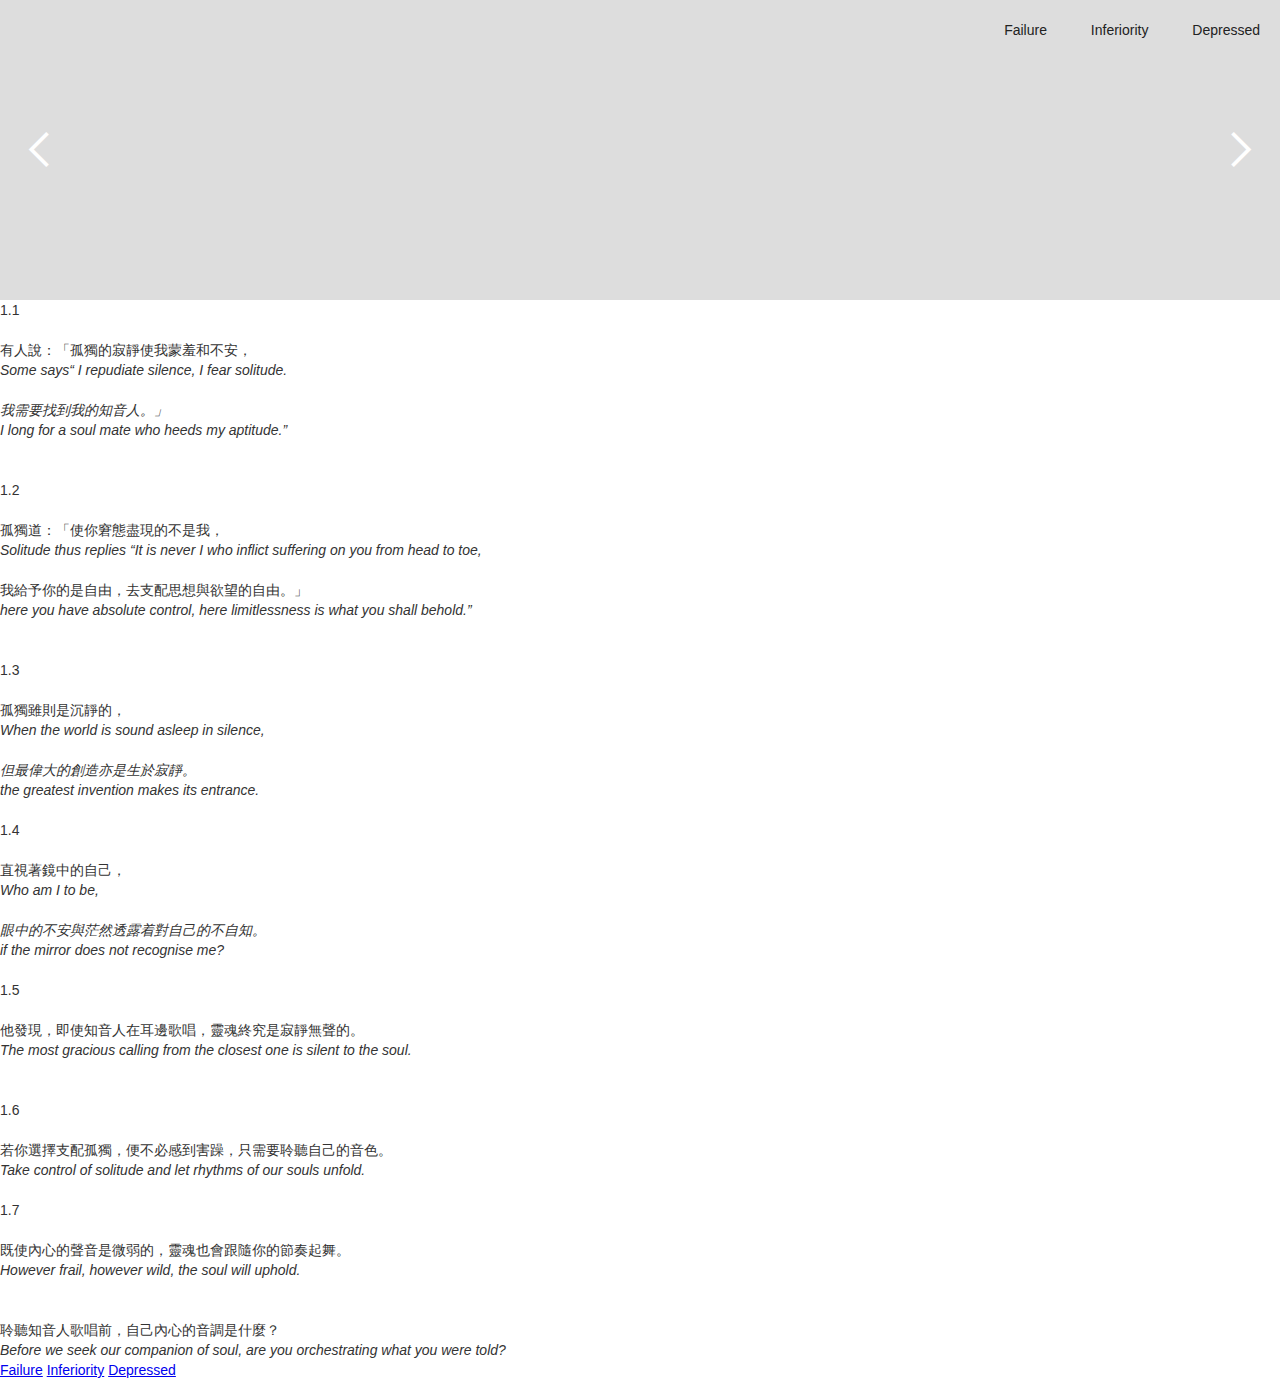
==== bian-er-depressed.html @ d6f6e703 "Add files via upload" ====
<!DOCTYPE html><!--  This site was created in Webflow. http://www.webflow.com  -->
<!--  Last Published: Wed Jun 16 2021 14:32:51 GMT+0000 (Coordinated Universal Time)  -->
<html data-wf-page="60a2717dcc432068008ec350" data-wf-site="608eac4e8999741d56aeeb20">
<head>
  <meta charset="utf-8">
  <title>變二_Depressed</title>
  <meta content="變二_Depressed" property="og:title">
  <meta content="變二_Depressed" property="twitter:title">
  <meta content="width=device-width, initial-scale=1" name="viewport">
  <meta content="Webflow" name="generator">
  <link href="css/normalize.css" rel="stylesheet" type="text/css">
  <link href="css/webflow.css" rel="stylesheet" type="text/css">
  <link href="css/gracillustrates.webflow.css" rel="stylesheet" type="text/css">
  <!-- [if lt IE 9]><script src="https://cdnjs.cloudflare.com/ajax/libs/html5shiv/3.7.3/html5shiv.min.js" type="text/javascript"></script><![endif] -->
  <script type="text/javascript">!function(o,c){var n=c.documentElement,t=" w-mod-";n.className+=t+"js",("ontouchstart"in o||o.DocumentTouch&&c instanceof DocumentTouch)&&(n.className+=t+"touch")}(window,document);</script>
  <link href="images/favicon.ico" rel="shortcut icon" type="image/x-icon">
  <link href="images/webclip.png" rel="apple-touch-icon">
</head>
<body>
  <div data-animation="slide" data-duration="500" data-infinite="1" class="slider-7 w-slider">
    <div class="mask-2 w-slider-mask">
      <div class="slide-17 w-slide">
        <div data-collapse="medium" data-animation="default" data-duration="400" role="banner" class="navbar-6 w-nav">
          <a href="old-home.html" class="link-block-6 w-inline-block"></a>
          <nav role="navigation" class="w-nav-menu">
            <a href="bian-er-failure.html" class="w-nav-link"><span class="text-span-7">Failure</span></a>
            <a href="bian-er-inferiority.html" class="w-nav-link"><span class="text-span-7">Inferiority</span></a>
            <a href="bian-er-solitude.html" class="w-nav-link"><span class="text-span-12">Depressed</span></a>
          </nav>
          <div class="w-nav-button">
            <div class="icon-14 w-icon-nav-menu"></div>
          </div>
        </div>
      </div>
      <div class="slide-18 w-slide">
        <div data-collapse="medium" data-animation="default" data-duration="400" role="banner" class="navbar-6 w-nav">
          <nav role="navigation" class="w-nav-menu">
            <a href="bian-er-failure.html" class="nav-link-8 w-nav-link"><span class="text-span-7">Failure</span></a>
            <a href="bian-er-depressed.html" aria-current="page" class="nav-link-9 w-nav-link w--current"><span class="text-span-7">Solitude</span></a>
            <a href="bian-er-solitude.html" class="nav-link-10 w-nav-link">Depressed</a>
          </nav>
          <div class="w-nav-button">
            <div class="icon-13 w-icon-nav-menu"></div>
          </div>
          <a href="old-home.html" class="link-block-6 w-inline-block"></a>
        </div>
      </div>
    </div>
    <div class="left-arrow-2 w-slider-arrow-left">
      <div class="w-icon-slider-left"></div>
    </div>
    <div class="right-arrow-2 w-slider-arrow-right">
      <div class="w-icon-slider-right"></div>
    </div>
    <div class="w-slider-nav w-round"></div>
  </div>
  <div>
    <div class="text-block-10">1.1<br><br>有人說：「孤獨的寂靜使我蒙羞和不安，<br><em>Some says“ I repudiate silence, I fear solitude. <br><br>我需要找到我的知音人。」<br>I long for a soul mate who heeds my aptitude.”</em><span class="text-span-2"><br></span><br></div><img src="images/Solitude_01_web.jpg" loading="lazy" sizes="100vw" srcset="images/Solitude_01_web-p-500.jpeg 500w, images/Solitude_01_web-p-800.jpeg 800w, images/Solitude_01_web-p-1080.jpeg 1080w, images/Solitude_01_web-p-1600.jpeg 1600w, images/Solitude_01_web-p-2000.jpeg 2000w, images/Solitude_01_web-p-2600.jpeg 2600w, images/Solitude_01_web.jpg 2773w" alt="" class="image-19">
  </div>
  <div>
    <div class="text-block-10">1.2<br><br>孤獨道：「使你窘態盡現的不是我，<br><em>Solitude thus replies “It is never I who inflict suffering on you from head to toe, </em><br><br>我給予你的是自由，去支配思想與欲望的自由。」<br><em>here you have absolute control, here limitlessness is what you shall behold.”</em><span class="text-span-2"><br></span><br></div><img src="images/Solitude_2_web.jpg" loading="lazy" sizes="100vw" srcset="images/Solitude_2_web-p-500.jpeg 500w, images/Solitude_2_web-p-800.jpeg 800w, images/Solitude_2_web-p-1080.jpeg 1080w, images/Solitude_2_web-p-1600.jpeg 1600w, images/Solitude_2_web-p-2000.jpeg 2000w, images/Solitude_2_web-p-2600.jpeg 2600w, images/Solitude_2_web-p-3200.jpeg 3200w, images/Solitude_2_web.jpg 3508w" alt="" class="image-20">
  </div>
  <div>
    <div class="text-block-10">1.3<br><br>孤獨雖則是沉靜的，<br><em>When the world is sound asleep in silence, <br><br>但最偉大的創造亦是生於寂靜。<br>the greatest invention makes its entrance.</em><br></div><img src="images/Solitude_03_webbb.png" loading="lazy" data-w-id="81083ff3-ecbb-be74-769a-254c41fbcfc6" sizes="100vw" srcset="images/Solitude_03_webbb-p-500.png 500w, images/Solitude_03_webbb-p-800.png 800w, images/Solitude_03_webbb-p-1080.png 1080w, images/Solitude_03_webbb-p-1600.png 1600w, images/Solitude_03_webbb-p-2000.png 2000w, images/Solitude_03_webbb.png 2480w" alt="" class="image-22"><img src="images/Solitude_03_web.jpg" loading="lazy" data-w-id="16e897ed-b42e-e39d-c41a-621fcf32f8cb" sizes="100vw" srcset="images/Solitude_03_web-p-500.jpeg 500w, images/Solitude_03_web-p-800.jpeg 800w, images/Solitude_03_web-p-1080.jpeg 1080w, images/Solitude_03_web-p-1600.jpeg 1600w, images/Solitude_03_web-p-2000.jpeg 2000w, images/Solitude_03_web.jpg 2480w" alt="">
  </div>
  <div>
    <div class="text-block-10">1.4<br><br>直視著鏡中的自己，<br><em>Who am I to be,<br><br>眼中的不安與茫然透露着對自己的不自知。<br>if the mirror does not recognise me?</em><br></div><img src="images/Solitude_04_web.jpg" loading="lazy" sizes="100vw" srcset="images/Solitude_04_web-p-1080.jpeg 1080w, images/Solitude_04_web-p-2000.jpeg 2000w, images/Solitude_04_web-p-2600.jpeg 2600w, images/Solitude_04_web-p-3200.jpeg 3200w, images/Solitude_04_web.jpg 4961w" alt="">
  </div>
  <div>
    <div class="text-block-10">1.5<br><br>他發現，即使知音人在耳邊歌唱，靈魂終究是寂靜無聲的。<br><em>The most gracious calling from the closest one is silent to the soul.</em><br><br></div><img src="images/Solitude_05_web-copy.jpg" loading="lazy" sizes="100vw" srcset="images/Solitude_05_web-copy-p-500.jpeg 500w, images/Solitude_05_web-copy-p-800.jpeg 800w, images/Solitude_05_web-copy-p-1080.jpeg 1080w, images/Solitude_05_web-copy-p-1600.jpeg 1600w, images/Solitude_05_web-copy-p-2000.jpeg 2000w, images/Solitude_05_web-copy-p-2600.jpeg 2600w, images/Solitude_05_web-copy-p-3200.jpeg 3200w, images/Solitude_05_web-copy.jpg 3452w" alt="">
  </div>
  <div>
    <div class="text-block-10">1.6<br><br>若你選擇支配孤獨，便不必感到害躁，只需要聆聽自己的音色。<br><em>Take control of solitude and let rhythms of our souls unfold.</em><br></div><img src="images/Solitude_06_web.jpg" loading="lazy" sizes="100vw" srcset="images/Solitude_06_web-p-500.jpeg 500w, images/Solitude_06_web-p-800.jpeg 800w, images/Solitude_06_web-p-1080.jpeg 1080w, images/Solitude_06_web-p-1600.jpeg 1600w, images/Solitude_06_web-p-2000.jpeg 2000w, images/Solitude_06_web-p-2600.jpeg 2600w, images/Solitude_06_web-p-3200.jpeg 3200w, images/Solitude_06_web.jpg 3508w" alt="">
  </div>
  <div>
    <div class="text-block-10">1.7<br><br>既使內心的聲音是微弱的，靈魂也會跟隨你的節奏起舞。<br><em>However frail, however wild, the soul will uphold.</em><br></div><img src="images/Solitude_7_web.jpg" loading="lazy" sizes="100vw" srcset="images/Solitude_7_web-p-500.jpeg 500w, images/Solitude_7_web-p-800.jpeg 800w, images/Solitude_7_web-p-1080.jpeg 1080w, images/Solitude_7_web-p-1600.jpeg 1600w, images/Solitude_7_web-p-2000.jpeg 2000w, images/Solitude_7_web-p-2600.jpeg 2600w, images/Solitude_7_web-p-3200.jpeg 3200w, images/Solitude_7_web.jpg 3508w" alt="">
  </div>
  <div class="section-28"><img src="images/web_2.0-Solitude.png" loading="lazy" width="97" alt="" class="image-21">
    <div class="text-block-14"><span class="inf-last">聆聽知音人歌唱前，自己內心的音調是什麼？<br><em>Before we seek our companion of soul, are you orchestrating what you were told?</em></span></div>
  </div>
  <div class="section27">
    <a href="bian-er-failure.html" class="link-3">Failure</a>
    <a href="bian-er-inferiority.html" class="link-3">Inferiority</a>
    <a href="bian-er-solitude.html" class="link-3">Depressed</a>
  </div>
  <script src="https://d3e54v103j8qbb.cloudfront.net/js/jquery-3.5.1.min.dc5e7f18c8.js?site=608eac4e8999741d56aeeb20" type="text/javascript" integrity="sha256-9/aliU8dGd2tb6OSsuzixeV4y/faTqgFtohetphbbj0=" crossorigin="anonymous"></script>
  <script src="js/webflow.js" type="text/javascript"></script>
  <!-- [if lte IE 9]><script src="https://cdnjs.cloudflare.com/ajax/libs/placeholders/3.0.2/placeholders.min.js"></script><![endif] -->
</body>
</html>
---- css/webflow.css ----
@font-face {
  font-family: 'webflow-icons';
  src: url("[data-uri]") format('truetype');
  font-weight: normal;
  font-style: normal;
}
[class^="w-icon-"],
[class*=" w-icon-"] {
  /* use !important to prevent issues with browser extensions that change fonts */
  font-family: 'webflow-icons' !important;
  speak: none;
  font-style: normal;
  font-weight: normal;
  font-variant: normal;
  text-transform: none;
  line-height: 1;
  /* Better Font Rendering =========== */
  -webkit-font-smoothing: antialiased;
  -moz-osx-font-smoothing: grayscale;
}
.w-icon-slider-right:before {
  content: "\e600";
}
.w-icon-slider-left:before {
  content: "\e601";
}
.w-icon-nav-menu:before {
  content: "\e602";
}
.w-icon-arrow-down:before,
.w-icon-dropdown-toggle:before {
  content: "\e603";
}
.w-icon-file-upload-remove:before {
  content: "\e900";
}
.w-icon-file-upload-icon:before {
  content: "\e903";
}
* {
  -webkit-box-sizing: border-box;
  -moz-box-sizing: border-box;
  box-sizing: border-box;
}
html {
  height: 100%;
}
body {
  margin: 0;
  min-height: 100%;
  background-color: #fff;
  font-family: Arial, sans-serif;
  font-size: 14px;
  line-height: 20px;
  color: #333;
}
img {
  max-width: 100%;
  vertical-align: middle;
  display: inline-block;
}
html.w-mod-touch * {
  background-attachment: scroll !important;
}
.w-block {
  display: block;
}
.w-inline-block {
  max-width: 100%;
  display: inline-block;
}
.w-clearfix:before,
.w-clearfix:after {
  content: " ";
  display: table;
  grid-column-start: 1;
  grid-row-start: 1;
  grid-column-end: 2;
  grid-row-end: 2;
}
.w-clearfix:after {
  clear: both;
}
.w-hidden {
  display: none;
}
.w-button {
  display: inline-block;
  padding: 9px 15px;
  background-color: #3898EC;
  color: white;
  border: 0;
  line-height: inherit;
  text-decoration: none;
  cursor: pointer;
  border-radius: 0;
}
input.w-button {
  -webkit-appearance: button;
}
html[data-w-dynpage] [data-w-cloak] {
  color: transparent !important;
}
.w-webflow-badge,
.w-webflow-badge * {
  position: static;
  left: auto;
  top: auto;
  right: auto;
  bottom: auto;
  z-index: auto;
  display: block;
  visibility: visible;
  overflow: visible;
  overflow-x: visible;
  overflow-y: visible;
  box-sizing: border-box;
  width: auto;
  height: auto;
  max-height: none;
  max-width: none;
  min-height: 0;
  min-width: 0;
  margin: 0;
  padding: 0;
  float: none;
  clear: none;
  border: 0 none transparent;
  border-radius: 0;
  background: none;
  background-image: none;
  background-position: 0% 0%;
  background-size: auto auto;
  background-repeat: repeat;
  background-origin: padding-box;
  background-clip: border-box;
  background-attachment: scroll;
  background-color: transparent;
  box-shadow: none;
  opacity: 1.0;
  transform: none;
  transition: none;
  direction: ltr;
  font-family: inherit;
  font-weight: inherit;
  color: inherit;
  font-size: inherit;
  line-height: inherit;
  font-style: inherit;
  font-variant: inherit;
  text-align: inherit;
  letter-spacing: inherit;
  text-decoration: inherit;
  text-indent: 0;
  text-transform: inherit;
  list-style-type: disc;
  text-shadow: none;
  font-smoothing: auto;
  vertical-align: baseline;
  cursor: inherit;
  white-space: inherit;
  word-break: normal;
  word-spacing: normal;
  word-wrap: normal;
}
.w-webflow-badge {
  position: fixed !important;
  display: inline-block !important;
  visibility: visible !important;
  opacity: 1 !important;
  z-index: 2147483647 !important;
  top: auto !important;
  right: 12px !important;
  bottom: 12px !important;
  left: auto !important;
  color: #AAADB0 !important;
  background-color: #fff !important;
  border-radius: 3px !important;
  padding: 6px 8px 6px 6px !important;
  font-size: 12px !important;
  opacity: 1.0 !important;
  line-height: 14px !important;
  text-decoration: none !important;
  transform: none !important;
  margin: 0 !important;
  width: auto !important;
  height: auto !important;
  overflow: visible !important;
  white-space: nowrap;
  box-shadow: 0 0 0 1px rgba(0, 0, 0, 0.1), 0px 1px 3px rgba(0, 0, 0, 0.1);
  cursor: pointer;
}
.w-webflow-badge > img {
  display: inline-block !important;
  visibility: visible !important;
  opacity: 1 !important;
  vertical-align: middle !important;
}
h1,
h2,
h3,
h4,
h5,
h6 {
  font-weight: bold;
  margin-bottom: 10px;
}
h1 {
  font-size: 38px;
  line-height: 44px;
  margin-top: 20px;
}
h2 {
  font-size: 32px;
  line-height: 36px;
  margin-top: 20px;
}
h3 {
  font-size: 24px;
  line-height: 30px;
  margin-top: 20px;
}
h4 {
  font-size: 18px;
  line-height: 24px;
  margin-top: 10px;
}
h5 {
  font-size: 14px;
  line-height: 20px;
  margin-top: 10px;
}
h6 {
  font-size: 12px;
  line-height: 18px;
  margin-top: 10px;
}
p {
  margin-top: 0;
  margin-bottom: 10px;
}
blockquote {
  margin: 0 0 10px 0;
  padding: 10px 20px;
  border-left: 5px solid #E2E2E2;
  font-size: 18px;
  line-height: 22px;
}
figure {
  margin: 0;
  margin-bottom: 10px;
}
figcaption {
  margin-top: 5px;
  text-align: center;
}
ul,
ol {
  margin-top: 0px;
  margin-bottom: 10px;
  padding-left: 40px;
}
.w-list-unstyled {
  padding-left: 0;
  list-style: none;
}
.w-embed:before,
.w-embed:after {
  content: " ";
  display: table;
  grid-column-start: 1;
  grid-row-start: 1;
  grid-column-end: 2;
  grid-row-end: 2;
}
.w-embed:after {
  clear: both;
}
.w-video {
  width: 100%;
  position: relative;
  padding: 0;
}
.w-video iframe,
.w-video object,
.w-video embed {
  position: absolute;
  top: 0;
  left: 0;
  width: 100%;
  height: 100%;
}
fieldset {
  padding: 0;
  margin: 0;
  border: 0;
}
button,
html input[type="button"],
input[type="reset"] {
  border: 0;
  cursor: pointer;
  -webkit-appearance: button;
}
.w-form {
  margin: 0 0 15px;
}
.w-form-done {
  display: none;
  padding: 20px;
  text-align: center;
  background-color: #dddddd;
}
.w-form-fail {
  display: none;
  margin-top: 10px;
  padding: 10px;
  background-color: #ffdede;
}
label {
  display: block;
  margin-bottom: 5px;
  font-weight: bold;
}
.w-input,
.w-select {
  display: block;
  width: 100%;
  height: 38px;
  padding: 8px 12px;
  margin-bottom: 10px;
  font-size: 14px;
  line-height: 1.428571429;
  color: #333333;
  vertical-align: middle;
  background-color: #ffffff;
  border: 1px solid #cccccc;
}
.w-input:-moz-placeholder,
.w-select:-moz-placeholder {
  color: #999;
}
.w-input::-moz-placeholder,
.w-select::-moz-placeholder {
  color: #999;
  opacity: 1;
}
.w-input:-ms-input-placeholder,
.w-select:-ms-input-placeholder {
  color: #999;
}
.w-input::-webkit-input-placeholder,
.w-select::-webkit-input-placeholder {
  color: #999;
}
.w-input:focus,
.w-select:focus {
  border-color: #3898EC;
  outline: 0;
}
.w-input[disabled],
.w-select[disabled],
.w-input[readonly],
.w-select[readonly],
fieldset[disabled] .w-input,
fieldset[disabled] .w-select {
  cursor: not-allowed;
  background-color: #eeeeee;
}
textarea.w-input,
textarea.w-select {
  height: auto;
}
.w-select {
  background-color: #f3f3f3;
}
.w-select[multiple] {
  height: auto;
}
.w-form-label {
  display: inline-block;
  cursor: pointer;
  font-weight: normal;
  margin-bottom: 0px;
}
.w-radio {
  display: block;
  margin-bottom: 5px;
  padding-left: 20px;
}
.w-radio:before,
.w-radio:after {
  content: " ";
  display: table;
  grid-column-start: 1;
  grid-row-start: 1;
  grid-column-end: 2;
  grid-row-end: 2;
}
.w-radio:after {
  clear: both;
}
.w-radio-input {
  margin: 4px 0 0;
  margin-top: 1px \9;
  line-height: normal;
  float: left;
  margin-left: -20px;
}
.w-radio-input {
  margin-top: 3px;
}
.w-file-upload {
  display: block;
  margin-bottom: 10px;
}
.w-file-upload-input {
  width: 0.1px;
  height: 0.1px;
  opacity: 0;
  overflow: hidden;
  position: absolute;
  z-index: -100;
}
.w-file-upload-default,
.w-file-upload-uploading,
.w-file-upload-success {
  display: inline-block;
  color: #333333;
}
.w-file-upload-error {
  display: block;
  margin-top: 10px;
}
.w-file-upload-default.w-hidden,
.w-file-upload-uploading.w-hidden,
.w-file-upload-error.w-hidden,
.w-file-upload-success.w-hidden {
  display: none;
}
.w-file-upload-uploading-btn {
  display: flex;
  font-size: 14px;
  font-weight: normal;
  cursor: pointer;
  margin: 0;
  padding: 8px 12px;
  border: 1px solid #cccccc;
  background-color: #fafafa;
}
.w-file-upload-file {
  display: flex;
  flex-grow: 1;
  justify-content: space-between;
  margin: 0;
  padding: 8px 9px 8px 11px;
  border: 1px solid #cccccc;
  background-color: #fafafa;
}
.w-file-upload-file-name {
  font-size: 14px;
  font-weight: normal;
  display: block;
}
.w-file-remove-link {
  margin-top: 3px;
  margin-left: 10px;
  width: auto;
  height: auto;
  padding: 3px;
  display: block;
  cursor: pointer;
}
.w-icon-file-upload-remove {
  margin: auto;
  font-size: 10px;
}
.w-file-upload-error-msg {
  display: inline-block;
  color: #ea384c;
  padding: 2px 0;
}
.w-file-upload-info {
  display: inline-block;
  line-height: 38px;
  padding: 0 12px;
}
.w-file-upload-label {
  display: inline-block;
  font-size: 14px;
  font-weight: normal;
  cursor: pointer;
  margin: 0;
  padding: 8px 12px;
  border: 1px solid #cccccc;
  background-color: #fafafa;
}
.w-icon-file-upload-icon,
.w-icon-file-upload-uploading {
  display: inline-block;
  margin-right: 8px;
  width: 20px;
}
.w-icon-file-upload-uploading {
  height: 20px;
}
.w-container {
  margin-left: auto;
  margin-right: auto;
  max-width: 940px;
}
.w-container:before,
.w-container:after {
  content: " ";
  display: table;
  grid-column-start: 1;
  grid-row-start: 1;
  grid-column-end: 2;
  grid-row-end: 2;
}
.w-container:after {
  clear: both;
}
.w-container .w-row {
  margin-left: -10px;
  margin-right: -10px;
}
.w-row:before,
.w-row:after {
  content: " ";
  display: table;
  grid-column-start: 1;
  grid-row-start: 1;
  grid-column-end: 2;
  grid-row-end: 2;
}
.w-row:after {
  clear: both;
}
.w-row .w-row {
  margin-left: 0;
  margin-right: 0;
}
.w-col {
  position: relative;
  float: left;
  width: 100%;
  min-height: 1px;
  padding-left: 10px;
  padding-right: 10px;
}
.w-col .w-col {
  padding-left: 0;
  padding-right: 0;
}
.w-col-1 {
  width: 8.33333333%;
}
.w-col-2 {
  width: 16.66666667%;
}
.w-col-3 {
  width: 25%;
}
.w-col-4 {
  width: 33.33333333%;
}
.w-col-5 {
  width: 41.66666667%;
}
.w-col-6 {
  width: 50%;
}
.w-col-7 {
  width: 58.33333333%;
}
.w-col-8 {
  width: 66.66666667%;
}
.w-col-9 {
  width: 75%;
}
.w-col-10 {
  width: 83.33333333%;
}
.w-col-11 {
  width: 91.66666667%;
}
.w-col-12 {
  width: 100%;
}
.w-hidden-main {
  display: none !important;
}
@media screen and (max-width: 991px) {
  .w-container {
    max-width: 728px;
  }
  .w-hidden-main {
    display: inherit !important;
  }
  .w-hidden-medium {
    display: none !important;
  }
  .w-col-medium-1 {
    width: 8.33333333%;
  }
  .w-col-medium-2 {
    width: 16.66666667%;
  }
  .w-col-medium-3 {
    width: 25%;
  }
  .w-col-medium-4 {
    width: 33.33333333%;
  }
  .w-col-medium-5 {
    width: 41.66666667%;
  }
  .w-col-medium-6 {
    width: 50%;
  }
  .w-col-medium-7 {
    width: 58.33333333%;
  }
  .w-col-medium-8 {
    width: 66.66666667%;
  }
  .w-col-medium-9 {
    width: 75%;
  }
  .w-col-medium-10 {
    width: 83.33333333%;
  }
  .w-col-medium-11 {
    width: 91.66666667%;
  }
  .w-col-medium-12 {
    width: 100%;
  }
  .w-col-stack {
    width: 100%;
    left: auto;
    right: auto;
  }
}
@media screen and (max-width: 767px) {
  .w-hidden-main {
    display: inherit !important;
  }
  .w-hidden-medium {
    display: inherit !important;
  }
  .w-hidden-small {
    display: none !important;
  }
  .w-row,
  .w-container .w-row {
    margin-left: 0;
    margin-right: 0;
  }
  .w-col {
    width: 100%;
    left: auto;
    right: auto;
  }
  .w-col-small-1 {
    width: 8.33333333%;
  }
  .w-col-small-2 {
    width: 16.66666667%;
  }
  .w-col-small-3 {
    width: 25%;
  }
  .w-col-small-4 {
    width: 33.33333333%;
  }
  .w-col-small-5 {
    width: 41.66666667%;
  }
  .w-col-small-6 {
    width: 50%;
  }
  .w-col-small-7 {
    width: 58.33333333%;
  }
  .w-col-small-8 {
    width: 66.66666667%;
  }
  .w-col-small-9 {
    width: 75%;
  }
  .w-col-small-10 {
    width: 83.33333333%;
  }
  .w-col-small-11 {
    width: 91.66666667%;
  }
  .w-col-small-12 {
    width: 100%;
  }
}
@media screen and (max-width: 479px) {
  .w-container {
    max-width: none;
  }
  .w-hidden-main {
    display: inherit !important;
  }
  .w-hidden-medium {
    display: inherit !important;
  }
  .w-hidden-small {
    display: inherit !important;
  }
  .w-hidden-tiny {
    display: none !important;
  }
  .w-col {
    width: 100%;
  }
  .w-col-tiny-1 {
    width: 8.33333333%;
  }
  .w-col-tiny-2 {
    width: 16.66666667%;
  }
  .w-col-tiny-3 {
    width: 25%;
  }
  .w-col-tiny-4 {
    width: 33.33333333%;
  }
  .w-col-tiny-5 {
    width: 41.66666667%;
  }
  .w-col-tiny-6 {
    width: 50%;
  }
  .w-col-tiny-7 {
    width: 58.33333333%;
  }
  .w-col-tiny-8 {
    width: 66.66666667%;
  }
  .w-col-tiny-9 {
    width: 75%;
  }
  .w-col-tiny-10 {
    width: 83.33333333%;
  }
  .w-col-tiny-11 {
    width: 91.66666667%;
  }
  .w-col-tiny-12 {
    width: 100%;
  }
}
.w-widget {
  position: relative;
}
.w-widget-map {
  width: 100%;
  height: 400px;
}
.w-widget-map label {
  width: auto;
  display: inline;
}
.w-widget-map img {
  max-width: inherit;
}
.w-widget-map .gm-style-iw {
  text-align: center;
}
.w-widget-map .gm-style-iw > button {
  display: none !important;
}
.w-widget-twitter {
  overflow: hidden;
}
.w-widget-twitter-count-shim {
  display: inline-block;
  vertical-align: top;
  position: relative;
  width: 28px;
  height: 20px;
  text-align: center;
  background: white;
  border: #758696 solid 1px;
  border-radius: 3px;
}
.w-widget-twitter-count-shim * {
  pointer-events: none;
  -webkit-user-select: none;
  -moz-user-select: none;
  -ms-user-select: none;
  user-select: none;
}
.w-widget-twitter-count-shim .w-widget-twitter-count-inner {
  position: relative;
  font-size: 15px;
  line-height: 12px;
  text-align: center;
  color: #999;
  font-family: serif;
}
.w-widget-twitter-count-shim .w-widget-twitter-count-clear {
  position: relative;
  display: block;
}
.w-widget-twitter-count-shim.w--large {
  width: 36px;
  height: 28px;
}
.w-widget-twitter-count-shim.w--large .w-widget-twitter-count-inner {
  font-size: 18px;
  line-height: 18px;
}
.w-widget-twitter-count-shim:not(.w--vertical) {
  margin-left: 5px;
  margin-right: 8px;
}
.w-widget-twitter-count-shim:not(.w--vertical).w--large {
  margin-left: 6px;
}
.w-widget-twitter-count-shim:not(.w--vertical):before,
.w-widget-twitter-count-shim:not(.w--vertical):after {
  top: 50%;
  left: 0;
  border: solid transparent;
  content: " ";
  height: 0;
  width: 0;
  position: absolute;
  pointer-events: none;
}
.w-widget-twitter-count-shim:not(.w--vertical):before {
  border-color: rgba(117, 134, 150, 0);
  border-right-color: #5d6c7b;
  border-width: 4px;
  margin-left: -9px;
  margin-top: -4px;
}
.w-widget-twitter-count-shim:not(.w--vertical).w--large:before {
  border-width: 5px;
  margin-left: -10px;
  margin-top: -5px;
}
.w-widget-twitter-count-shim:not(.w--vertical):after {
  border-color: rgba(255, 255, 255, 0);
  border-right-color: white;
  border-width: 4px;
  margin-left: -8px;
  margin-top: -4px;
}
.w-widget-twitter-count-shim:not(.w--vertical).w--large:after {
  border-width: 5px;
  margin-left: -9px;
  margin-top: -5px;
}
.w-widget-twitter-count-shim.w--vertical {
  width: 61px;
  height: 33px;
  margin-bottom: 8px;
}
.w-widget-twitter-count-shim.w--vertical:before,
.w-widget-twitter-count-shim.w--vertical:after {
  top: 100%;
  left: 50%;
  border: solid transparent;
  content: " ";
  height: 0;
  width: 0;
  position: absolute;
  pointer-events: none;
}
.w-widget-twitter-count-shim.w--vertical:before {
  border-color: rgba(117, 134, 150, 0);
  border-top-color: #5d6c7b;
  border-width: 5px;
  margin-left: -5px;
}
.w-widget-twitter-count-shim.w--vertical:after {
  border-color: rgba(255, 255, 255, 0);
  border-top-color: white;
  border-width: 4px;
  margin-left: -4px;
}
.w-widget-twitter-count-shim.w--vertical .w-widget-twitter-count-inner {
  font-size: 18px;
  line-height: 22px;
}
.w-widget-twitter-count-shim.w--vertical.w--large {
  width: 76px;
}
.w-widget-gplus {
  overflow: hidden;
}
.w-background-video {
  position: relative;
  overflow: hidden;
  height: 500px;
  color: white;
}
.w-background-video > video {
  background-size: cover;
  background-position: 50% 50%;
  position: absolute;
  margin: auto;
  width: 100%;
  height: 100%;
  right: -100%;
  bottom: -100%;
  top: -100%;
  left: -100%;
  object-fit: cover;
  z-index: -100;
}
.w-background-video > video::-webkit-media-controls-start-playback-button {
  display: none !important;
  -webkit-appearance: none;
}
.w-slider {
  position: relative;
  height: 300px;
  text-align: center;
  background: #dddddd;
  clear: both;
  -webkit-tap-highlight-color: rgba(0, 0, 0, 0);
  tap-highlight-color: rgba(0, 0, 0, 0);
}
.w-slider-mask {
  position: relative;
  display: block;
  overflow: hidden;
  z-index: 1;
  left: 0;
  right: 0;
  height: 100%;
  white-space: nowrap;
}
.w-slide {
  position: relative;
  display: inline-block;
  vertical-align: top;
  width: 100%;
  height: 100%;
  white-space: normal;
  text-align: left;
}
.w-slider-nav {
  position: absolute;
  z-index: 2;
  top: auto;
  right: 0;
  bottom: 0;
  left: 0;
  margin: auto;
  padding-top: 10px;
  height: 40px;
  text-align: center;
  -webkit-tap-highlight-color: rgba(0, 0, 0, 0);
  tap-highlight-color: rgba(0, 0, 0, 0);
}
.w-slider-nav.w-round > div {
  border-radius: 100%;
}
.w-slider-nav.w-num > div {
  width: auto;
  height: auto;
  padding: 0.2em 0.5em;
  font-size: inherit;
  line-height: inherit;
}
.w-slider-nav.w-shadow > div {
  box-shadow: 0 0 3px rgba(51, 51, 51, 0.4);
}
.w-slider-nav-invert {
  color: #fff;
}
.w-slider-nav-invert > div {
  background-color: rgba(34, 34, 34, 0.4);
}
.w-slider-nav-invert > div.w-active {
  background-color: #222;
}
.w-slider-dot {
  position: relative;
  display: inline-block;
  width: 1em;
  height: 1em;
  background-color: rgba(255, 255, 255, 0.4);
  cursor: pointer;
  margin: 0 3px 0.5em;
  transition: background-color 100ms, color 100ms;
}
.w-slider-dot.w-active {
  background-color: #fff;
}
.w-slider-dot:focus {
  outline: none;
  box-shadow: 0px 0px 0px 2px #fff;
}
.w-slider-dot:focus.w-active {
  box-shadow: none;
}
.w-slider-arrow-left,
.w-slider-arrow-right {
  position: absolute;
  width: 80px;
  top: 0;
  right: 0;
  bottom: 0;
  left: 0;
  margin: auto;
  cursor: pointer;
  overflow: hidden;
  color: white;
  font-size: 40px;
  -webkit-tap-highlight-color: rgba(0, 0, 0, 0);
  tap-highlight-color: rgba(0, 0, 0, 0);
  -webkit-user-select: none;
  -moz-user-select: none;
  -ms-user-select: none;
  user-select: none;
}
.w-slider-arrow-left [class^="w-icon-"],
.w-slider-arrow-right [class^="w-icon-"],
.w-slider-arrow-left [class*=" w-icon-"],
.w-slider-arrow-right [class*=" w-icon-"] {
  position: absolute;
}
.w-slider-arrow-left:focus,
.w-slider-arrow-right:focus {
  outline: 0;
}
.w-slider-arrow-left {
  z-index: 3;
  right: auto;
}
.w-slider-arrow-right {
  z-index: 4;
  left: auto;
}
.w-icon-slider-left,
.w-icon-slider-right {
  top: 0;
  right: 0;
  bottom: 0;
  left: 0;
  margin: auto;
  width: 1em;
  height: 1em;
}
.w-slider-aria-label {
  border: 0;
  clip: rect(0 0 0 0);
  height: 1px;
  margin: -1px;
  overflow: hidden;
  padding: 0;
  position: absolute;
  width: 1px;
}
.w-dropdown {
  display: inline-block;
  position: relative;
  text-align: left;
  margin-left: auto;
  margin-right: auto;
  z-index: 900;
}
.w-dropdown-btn,
.w-dropdown-toggle,
.w-dropdown-link {
  position: relative;
  vertical-align: top;
  text-decoration: none;
  color: #222222;
  padding: 20px;
  text-align: left;
  margin-left: auto;
  margin-right: auto;
  white-space: nowrap;
}
.w-dropdown-toggle {
  -webkit-user-select: none;
  -moz-user-select: none;
  -ms-user-select: none;
  user-select: none;
  display: inline-block;
  cursor: pointer;
  padding-right: 40px;
}
.w-dropdown-toggle:focus {
  outline: 0;
}
.w-icon-dropdown-toggle {
  position: absolute;
  top: 0;
  right: 0;
  bottom: 0;
  margin: auto;
  margin-right: 20px;
  width: 1em;
  height: 1em;
}
.w-dropdown-list {
  position: absolute;
  background: #dddddd;
  display: none;
  min-width: 100%;
}
.w-dropdown-list.w--open {
  display: block;
}
.w-dropdown-link {
  padding: 10px 20px;
  display: block;
  color: #222222;
}
.w-dropdown-link.w--current {
  color: #0082f3;
}
.w-dropdown-link:focus {
  outline: 0;
}
@media screen and (max-width: 767px) {
  .w-nav-brand {
    padding-left: 10px;
  }
}
/**
 * ## Note
 * Safari (on both iOS and OS X) does not handle viewport units (vh, vw) well.
 * For example percentage units do not work on descendants of elements that
 * have any dimensions expressed in viewport units. It also doesn’t handle them at
 * all in `calc()`.
 */
/**
 * Wrapper around all lightbox elements
 *
 * 1. Since the lightbox can receive focus, IE also gives it an outline.
 * 2. Fixes flickering on Chrome when a transition is in progress
 *    underneath the lightbox.
 */
.w-lightbox-backdrop {
  color: #000;
  cursor: auto;
  font-family: serif;
  font-size: medium;
  font-style: normal;
  font-variant: normal;
  font-weight: normal;
  letter-spacing: normal;
  line-height: normal;
  list-style: disc;
  text-align: start;
  text-indent: 0;
  text-shadow: none;
  text-transform: none;
  visibility: visible;
  white-space: normal;
  word-break: normal;
  word-spacing: normal;
  word-wrap: normal;
  position: fixed;
  top: 0;
  right: 0;
  bottom: 0;
  left: 0;
  color: #fff;
  font-family: "Helvetica Neue", Helvetica, Ubuntu, "Segoe UI", Verdana, sans-serif;
  font-size: 17px;
  line-height: 1.2;
  font-weight: 300;
  text-align: center;
  background: rgba(0, 0, 0, 0.9);
  z-index: 2000;
  outline: 0;
  /* 1 */
  opacity: 0;
  -webkit-user-select: none;
  -moz-user-select: none;
  -ms-user-select: none;
  -webkit-tap-highlight-color: transparent;
  -webkit-transform: translate(0, 0);
  /* 2 */
}
/**
 * Neat trick to bind the rubberband effect to our canvas instead of the whole
 * document on iOS. It also prevents a bug that causes the document underneath to scroll.
 */
.w-lightbox-backdrop,
.w-lightbox-container {
  height: 100%;
  overflow: auto;
  -webkit-overflow-scrolling: touch;
}
.w-lightbox-content {
  position: relative;
  height: 100vh;
  overflow: hidden;
}
.w-lightbox-view {
  position: absolute;
  width: 100vw;
  height: 100vh;
  opacity: 0;
}
.w-lightbox-view:before {
  content: "";
  height: 100vh;
}
/* .w-lightbox-content */
.w-lightbox-group,
.w-lightbox-group .w-lightbox-view,
.w-lightbox-group .w-lightbox-view:before {
  height: 86vh;
}
.w-lightbox-frame,
.w-lightbox-view:before {
  display: inline-block;
  vertical-align: middle;
}
/*
 * 1. Remove default margin set by user-agent on the <figure> element.
 */
.w-lightbox-figure {
  position: relative;
  margin: 0;
  /* 1 */
}
.w-lightbox-group .w-lightbox-figure {
  cursor: pointer;
}
/**
 * IE adds image dimensions as width and height attributes on the IMG tag,
 * but we need both width and height to be set to auto to enable scaling.
 */
.w-lightbox-img {
  width: auto;
  height: auto;
  max-width: none;
}
/**
 * 1. Reset if style is set by user on "All Images"
 */
.w-lightbox-image {
  display: block;
  float: none;
  /* 1 */
  max-width: 100vw;
  max-height: 100vh;
}
.w-lightbox-group .w-lightbox-image {
  max-height: 86vh;
}
.w-lightbox-caption {
  position: absolute;
  right: 0;
  bottom: 0;
  left: 0;
  padding: .5em 1em;
  background: rgba(0, 0, 0, 0.4);
  text-align: left;
  text-overflow: ellipsis;
  white-space: nowrap;
  overflow: hidden;
}
.w-lightbox-embed {
  position: absolute;
  top: 0;
  right: 0;
  bottom: 0;
  left: 0;
  width: 100%;
  height: 100%;
}
.w-lightbox-control {
  position: absolute;
  top: 0;
  width: 4em;
  background-size: 24px;
  background-repeat: no-repeat;
  background-position: center;
  cursor: pointer;
  -webkit-transition: all .3s;
  transition: all .3s;
}
.w-lightbox-left {
  display: none;
  bottom: 0;
  left: 0;
  /* <svg xmlns="http://www.w3.org/2000/svg" viewBox="-20 0 24 40" width="24" height="40"><g transform="rotate(45)"><path d="m0 0h5v23h23v5h-28z" opacity=".4"/><path d="m1 1h3v23h23v3h-26z" fill="#fff"/></g></svg> */
  background-image: url("[data-uri]");
}
.w-lightbox-right {
  display: none;
  right: 0;
  bottom: 0;
  /* <svg xmlns="http://www.w3.org/2000/svg" viewBox="-4 0 24 40" width="24" height="40"><g transform="rotate(45)"><path d="m0-0h28v28h-5v-23h-23z" opacity=".4"/><path d="m1 1h26v26h-3v-23h-23z" fill="#fff"/></g></svg> */
  background-image: url("[data-uri]");
}
/*
 * Without specifying the with and height inside the SVG, all versions of IE render the icon too small.
 * The bug does not seem to manifest itself if the elements are tall enough such as the above arrows.
 * (http://stackoverflow.com/questions/16092114/background-size-differs-in-internet-explorer)
 */
.w-lightbox-close {
  right: 0;
  height: 2.6em;
  /* <svg xmlns="http://www.w3.org/2000/svg" viewBox="-4 0 18 17" width="18" height="17"><g transform="rotate(45)"><path d="m0 0h7v-7h5v7h7v5h-7v7h-5v-7h-7z" opacity=".4"/><path d="m1 1h7v-7h3v7h7v3h-7v7h-3v-7h-7z" fill="#fff"/></g></svg> */
  background-image: url("[data-uri]");
  background-size: 18px;
}
/**
 * 1. All IE versions add extra space at the bottom without this.
 */
.w-lightbox-strip {
  position: absolute;
  bottom: 0;
  left: 0;
  right: 0;
  padding: 0 1vh;
  line-height: 0;
  /* 1 */
  white-space: nowrap;
  overflow-x: auto;
  overflow-y: hidden;
}
/*
 * 1. We use content-box to avoid having to do `width: calc(10vh + 2vw)`
 *    which doesn’t work in Safari anyway.
 * 2. Chrome renders images pixelated when switching to GPU. Making sure
 *    the parent is also rendered on the GPU (by setting translate3d for
 *    example) fixes this behavior.
 */
.w-lightbox-item {
  display: inline-block;
  width: 10vh;
  padding: 2vh 1vh;
  box-sizing: content-box;
  /* 1 */
  cursor: pointer;
  -webkit-transform: translate3d(0, 0, 0);
  /* 2 */
}
.w-lightbox-active {
  opacity: .3;
}
.w-lightbox-thumbnail {
  position: relative;
  height: 10vh;
  background: #222;
  overflow: hidden;
}
.w-lightbox-thumbnail-image {
  position: absolute;
  top: 0;
  left: 0;
}
.w-lightbox-thumbnail .w-lightbox-tall {
  top: 50%;
  width: 100%;
  -webkit-transform: translate(0, -50%);
  -ms-transform: translate(0, -50%);
  transform: translate(0, -50%);
}
.w-lightbox-thumbnail .w-lightbox-wide {
  left: 50%;
  height: 100%;
  -webkit-transform: translate(-50%, 0);
  -ms-transform: translate(-50%, 0);
  transform: translate(-50%, 0);
}
/*
 * Spinner
 *
 * Absolute pixel values are used to avoid rounding errors that would cause
 * the white spinning element to be misaligned with the track.
 */
.w-lightbox-spinner {
  position: absolute;
  top: 50%;
  left: 50%;
  box-sizing: border-box;
  width: 40px;
  height: 40px;
  margin-top: -20px;
  margin-left: -20px;
  border: 5px solid rgba(0, 0, 0, 0.4);
  border-radius: 50%;
  -webkit-animation: spin .8s infinite linear;
  animation: spin .8s infinite linear;
}
.w-lightbox-spinner:after {
  content: "";
  position: absolute;
  top: -4px;
  right: -4px;
  bottom: -4px;
  left: -4px;
  border: 3px solid transparent;
  border-bottom-color: #fff;
  border-radius: 50%;
}
/*
 * Utility classes
 */
.w-lightbox-hide {
  display: none;
}
.w-lightbox-noscroll {
  overflow: hidden;
}
@media (min-width: 768px) {
  .w-lightbox-content {
    height: 96vh;
    margin-top: 2vh;
  }
  .w-lightbox-view,
  .w-lightbox-view:before {
    height: 96vh;
  }
  /* .w-lightbox-content */
  .w-lightbox-group,
  .w-lightbox-group .w-lightbox-view,
  .w-lightbox-group .w-lightbox-view:before {
    height: 84vh;
  }
  .w-lightbox-image {
    max-width: 96vw;
    max-height: 96vh;
  }
  .w-lightbox-group .w-lightbox-image {
    max-width: 82.3vw;
    max-height: 84vh;
  }
  .w-lightbox-left,
  .w-lightbox-right {
    display: block;
    opacity: .5;
  }
  .w-lightbox-close {
    opacity: .8;
  }
  .w-lightbox-control:hover {
    opacity: 1;
  }
}
.w-lightbox-inactive,
.w-lightbox-inactive:hover {
  opacity: 0;
}
.w-richtext:before,
.w-richtext:after {
  content: " ";
  display: table;
  grid-column-start: 1;
  grid-row-start: 1;
  grid-column-end: 2;
  grid-row-end: 2;
}
.w-richtext:after {
  clear: both;
}
.w-richtext[contenteditable="true"]:before,
.w-richtext[contenteditable="true"]:after {
  white-space: initial;
}
.w-richtext ol,
.w-richtext ul {
  overflow: hidden;
}
.w-richtext .w-richtext-figure-selected.w-richtext-figure-type-video div:after,
.w-richtext .w-richtext-figure-selected[data-rt-type="video"] div:after {
  outline: 2px solid #2895f7;
}
.w-richtext .w-richtext-figure-selected.w-richtext-figure-type-image div,
.w-richtext .w-richtext-figure-selected[data-rt-type="image"] div {
  outline: 2px solid #2895f7;
}
.w-richtext figure.w-richtext-figure-type-video > div:after,
.w-richtext figure[data-rt-type="video"] > div:after {
  content: '';
  position: absolute;
  display: none;
  left: 0;
  top: 0;
  right: 0;
  bottom: 0;
}
.w-richtext figure {
  position: relative;
  max-width: 60%;
}
.w-richtext figure > div:before {
  cursor: default!important;
}
.w-richtext figure img {
  width: 100%;
}
.w-richtext figure figcaption.w-richtext-figcaption-placeholder {
  opacity: 0.6;
}
.w-richtext figure div {
  /* fix incorrectly sized selection border in the data manager */
  font-size: 0px;
  color: transparent;
}
.w-richtext figure.w-richtext-figure-type-image,
.w-richtext figure[data-rt-type="image"] {
  display: table;
}
.w-richtext figure.w-richtext-figure-type-image > div,
.w-richtext figure[data-rt-type="image"] > div {
  display: inline-block;
}
.w-richtext figure.w-richtext-figure-type-image > figcaption,
.w-richtext figure[data-rt-type="image"] > figcaption {
  display: table-caption;
  caption-side: bottom;
}
.w-richtext figure.w-richtext-figure-type-video,
.w-richtext figure[data-rt-type="video"] {
  width: 60%;
  height: 0;
}
.w-richtext figure.w-richtext-figure-type-video iframe,
.w-richtext figure[data-rt-type="video"] iframe {
  position: absolute;
  top: 0;
  left: 0;
  width: 100%;
  height: 100%;
}
.w-richtext figure.w-richtext-figure-type-video > div,
.w-richtext figure[data-rt-type="video"] > div {
  width: 100%;
}
.w-richtext figure.w-richtext-align-center {
  margin-right: auto;
  margin-left: auto;
  clear: both;
}
.w-richtext figure.w-richtext-align-center.w-richtext-figure-type-image > div,
.w-richtext figure.w-richtext-align-center[data-rt-type="image"] > div {
  max-width: 100%;
}
.w-richtext figure.w-richtext-align-normal {
  clear: both;
}
.w-richtext figure.w-richtext-align-fullwidth {
  width: 100%;
  max-width: 100%;
  text-align: center;
  clear: both;
  display: block;
  margin-right: auto;
  margin-left: auto;
}
.w-richtext figure.w-richtext-align-fullwidth > div {
  display: inline-block;
  /* padding-bottom is used for aspect ratios in video figures
      we want the div to inherit that so hover/selection borders in the designer-canvas
      fit right*/
  padding-bottom: inherit;
}
.w-richtext figure.w-richtext-align-fullwidth > figcaption {
  display: block;
}
.w-richtext figure.w-richtext-align-floatleft {
  float: left;
  margin-right: 15px;
  clear: none;
}
.w-richtext figure.w-richtext-align-floatright {
  float: right;
  margin-left: 15px;
  clear: none;
}
.w-nav {
  position: relative;
  background: #dddddd;
  z-index: 1000;
}
.w-nav:before,
.w-nav:after {
  content: " ";
  display: table;
  grid-column-start: 1;
  grid-row-start: 1;
  grid-column-end: 2;
  grid-row-end: 2;
}
.w-nav:after {
  clear: both;
}
.w-nav-brand {
  position: relative;
  float: left;
  text-decoration: none;
  color: #333333;
}
.w-nav-link {
  position: relative;
  display: inline-block;
  vertical-align: top;
  text-decoration: none;
  color: #222222;
  padding: 20px;
  text-align: left;
  margin-left: auto;
  margin-right: auto;
}
.w-nav-link.w--current {
  color: #0082f3;
}
.w-nav-menu {
  position: relative;
  float: right;
}
[data-nav-menu-open] {
  display: block !important;
  position: absolute;
  top: 100%;
  left: 0;
  right: 0;
  background: #C8C8C8;
  text-align: center;
  overflow: visible;
  min-width: 200px;
}
.w--nav-link-open {
  display: block;
  position: relative;
}
.w-nav-overlay {
  position: absolute;
  overflow: hidden;
  display: none;
  top: 100%;
  left: 0;
  right: 0;
  width: 100%;
}
.w-nav-overlay [data-nav-menu-open] {
  top: 0;
}
.w-nav[data-animation="over-left"] .w-nav-overlay {
  width: auto;
}
.w-nav[data-animation="over-left"] .w-nav-overlay,
.w-nav[data-animation="over-left"] [data-nav-menu-open] {
  right: auto;
  z-index: 1;
  top: 0;
}
.w-nav[data-animation="over-right"] .w-nav-overlay {
  width: auto;
}
.w-nav[data-animation="over-right"] .w-nav-overlay,
.w-nav[data-animation="over-right"] [data-nav-menu-open] {
  left: auto;
  z-index: 1;
  top: 0;
}
.w-nav-button {
  position: relative;
  float: right;
  padding: 18px;
  font-size: 24px;
  display: none;
  cursor: pointer;
  -webkit-tap-highlight-color: rgba(0, 0, 0, 0);
  tap-highlight-color: rgba(0, 0, 0, 0);
  -webkit-user-select: none;
  -moz-user-select: none;
  -ms-user-select: none;
  user-select: none;
}
.w-nav-button:focus {
  outline: 0;
}
.w-nav-button.w--open {
  background-color: #C8C8C8;
  color: white;
}
.w-nav[data-collapse="all"] .w-nav-menu {
  display: none;
}
.w-nav[data-collapse="all"] .w-nav-button {
  display: block;
}
.w--nav-dropdown-open {
  display: block;
}
.w--nav-dropdown-toggle-open {
  display: block;
}
.w--nav-dropdown-list-open {
  position: static;
}
@media screen and (max-width: 991px) {
  .w-nav[data-collapse="medium"] .w-nav-menu {
    display: none;
  }
  .w-nav[data-collapse="medium"] .w-nav-button {
    display: block;
  }
}
@media screen and (max-width: 767px) {
  .w-nav[data-collapse="small"] .w-nav-menu {
    display: none;
  }
  .w-nav[data-collapse="small"] .w-nav-button {
    display: block;
  }
  .w-nav-brand {
    padding-left: 10px;
  }
}
@media screen and (max-width: 479px) {
  .w-nav[data-collapse="tiny"] .w-nav-menu {
    display: none;
  }
  .w-nav[data-collapse="tiny"] .w-nav-button {
    display: block;
  }
}
.w-tabs {
  position: relative;
}
.w-tabs:before,
.w-tabs:after {
  content: " ";
  display: table;
  grid-column-start: 1;
  grid-row-start: 1;
  grid-column-end: 2;
  grid-row-end: 2;
}
.w-tabs:after {
  clear: both;
}
.w-tab-menu {
  position: relative;
}
.w-tab-link {
  position: relative;
  display: inline-block;
  vertical-align: top;
  text-decoration: none;
  padding: 9px 30px;
  text-align: left;
  cursor: pointer;
  color: #222222;
  background-color: #dddddd;
}
.w-tab-link.w--current {
  background-color: #C8C8C8;
}
.w-tab-link:focus {
  outline: 0;
}
.w-tab-content {
  position: relative;
  display: block;
  overflow: hidden;
}
.w-tab-pane {
  position: relative;
  display: none;
}
.w--tab-active {
  display: block;
}
@media screen and (max-width: 479px) {
  .w-tab-link {
    display: block;
  }
}
.w-ix-emptyfix:after {
  content: "";
}
@keyframes spin {
  0% {
    transform: rotate(0deg);
  }
  100% {
    transform: rotate(360deg);
  }
}
.w-dyn-empty {
  padding: 10px;
  background-color: #dddddd;
}
.w-dyn-hide {
  display: none !important;
}
.w-dyn-bind-empty {
  display: none !important;
}
.w-condition-invisible {
  display: none !important;
}
---- css/gracillustrates.webflow.css ----
.nav-link {
  left: -500px;
  font-family: 'Palatino Linotype', 'Book Antiqua', Palatino, serif;
  color: #696969;
}

.nav-link-2 {
  left: -360px;
  font-family: 'Palatino Linotype', 'Book Antiqua', Palatino, serif;
  color: #696969;
}

.nav-link-3 {
  left: -300px;
  font-family: 'Palatino Linotype', 'Book Antiqua', Palatino, serif;
  color: #696969;
}

.nav-link-4 {
  left: 30px;
  font-family: 'Palatino Linotype', 'Book Antiqua', Palatino, serif;
}

.image {
  position: absolute;
  left: 200px;
  top: 150px;
  max-width: 70%;
}

.navbar {
  background-color: transparent;
  color: transparent;
}

.image-2 {
  position: absolute;
  left: 182px;
  top: 348px;
  max-width: 35%;
}
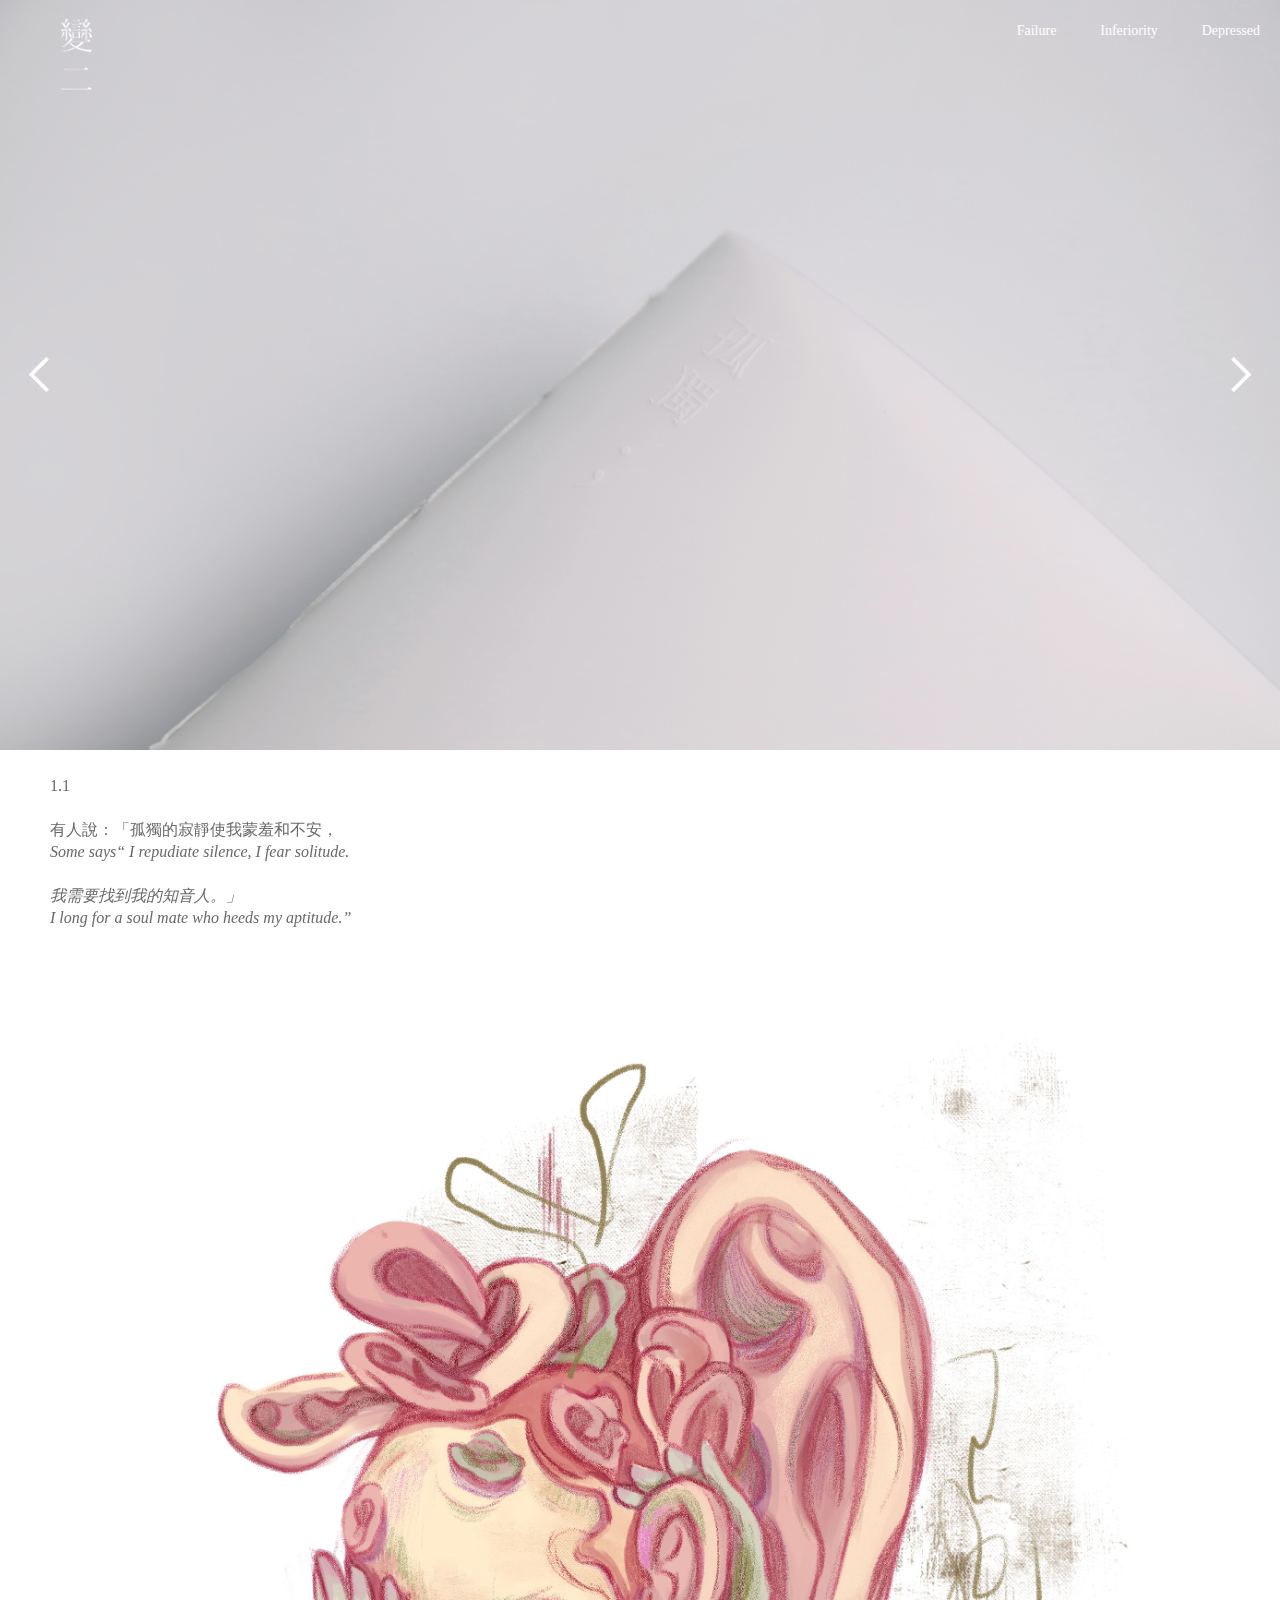
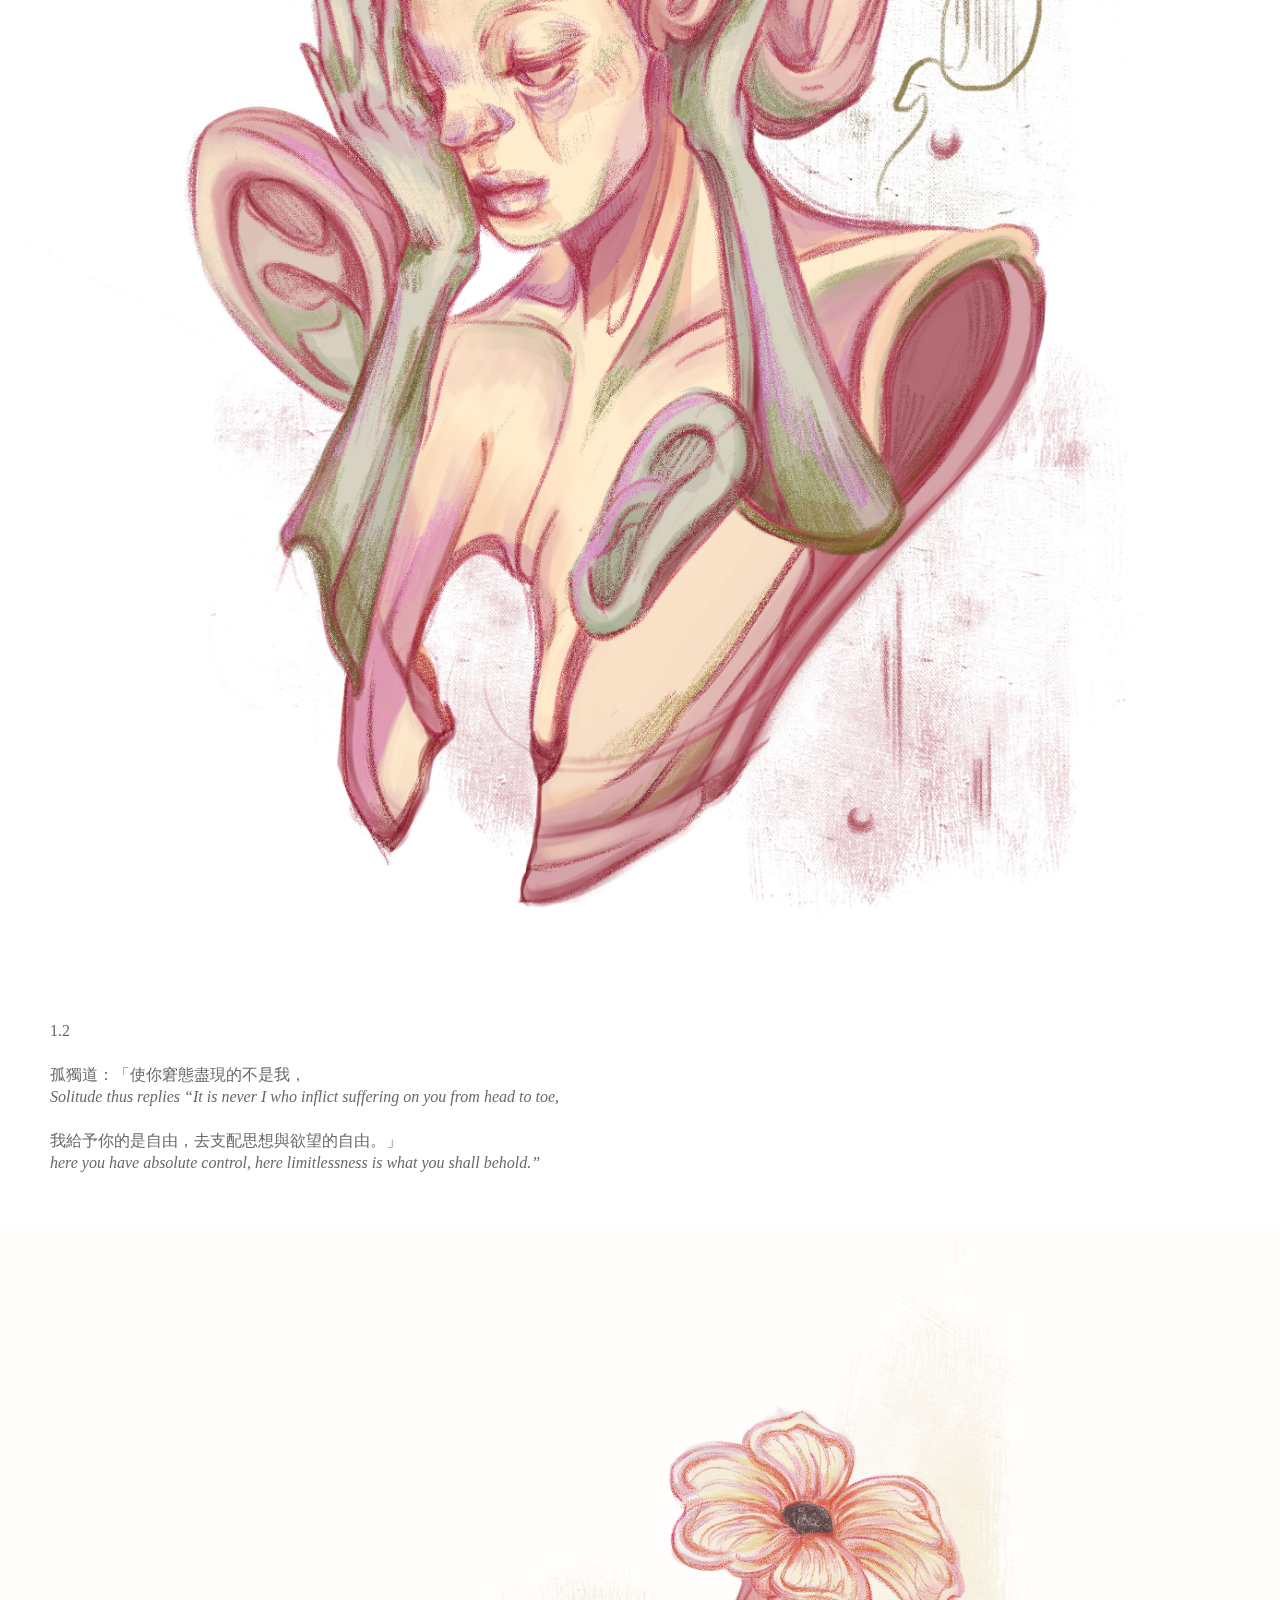
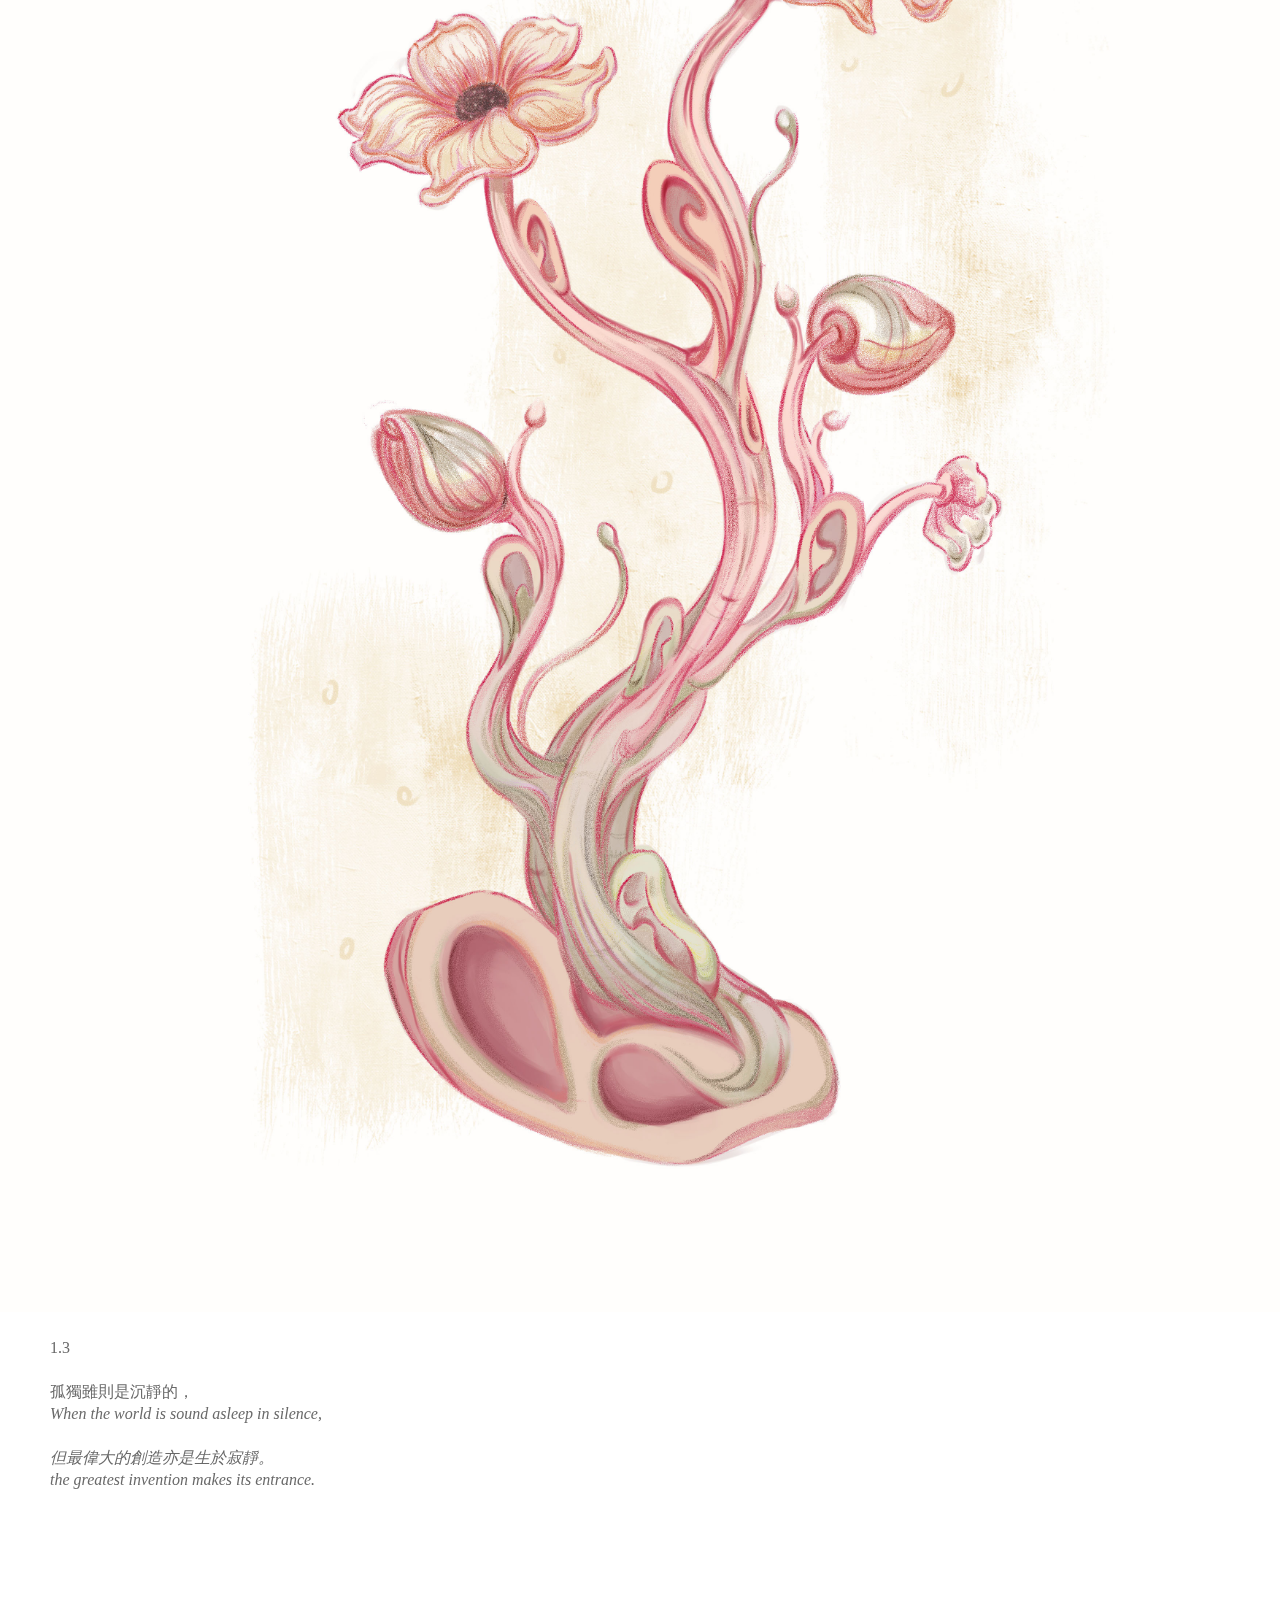
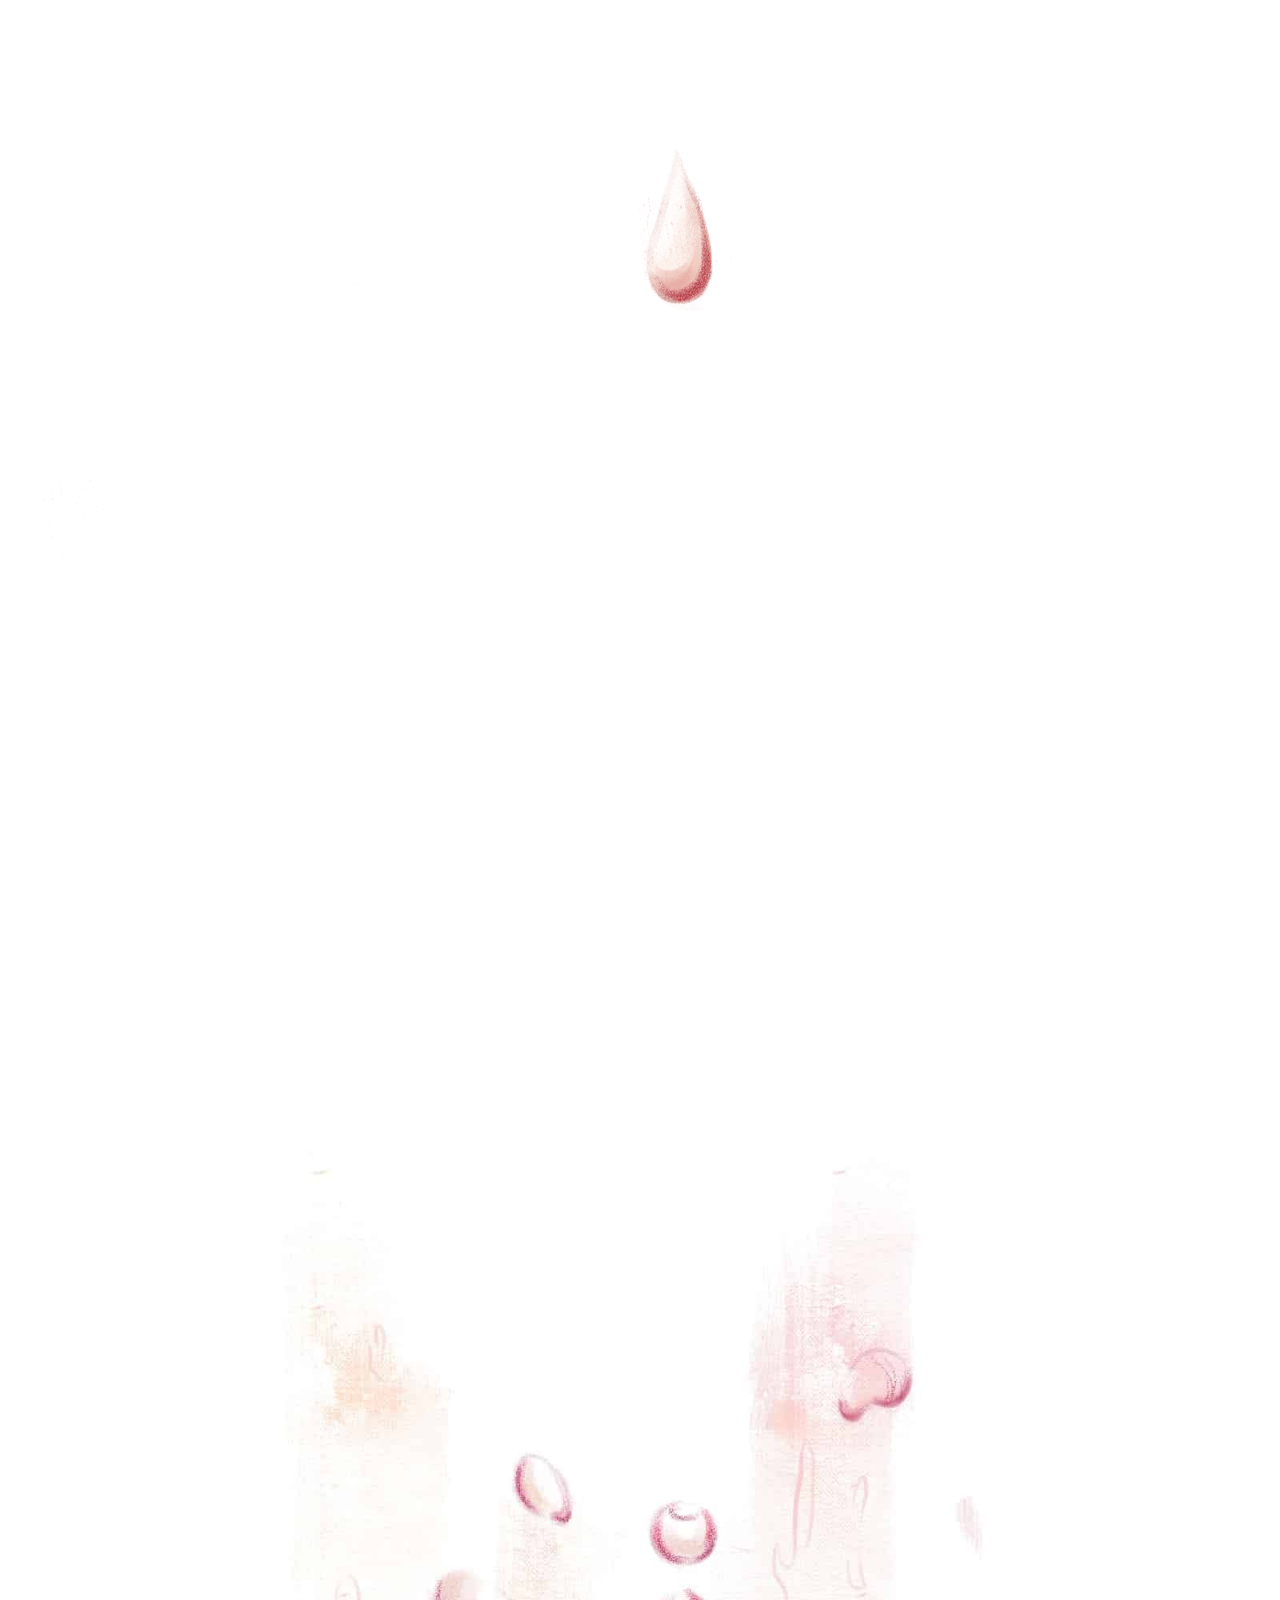
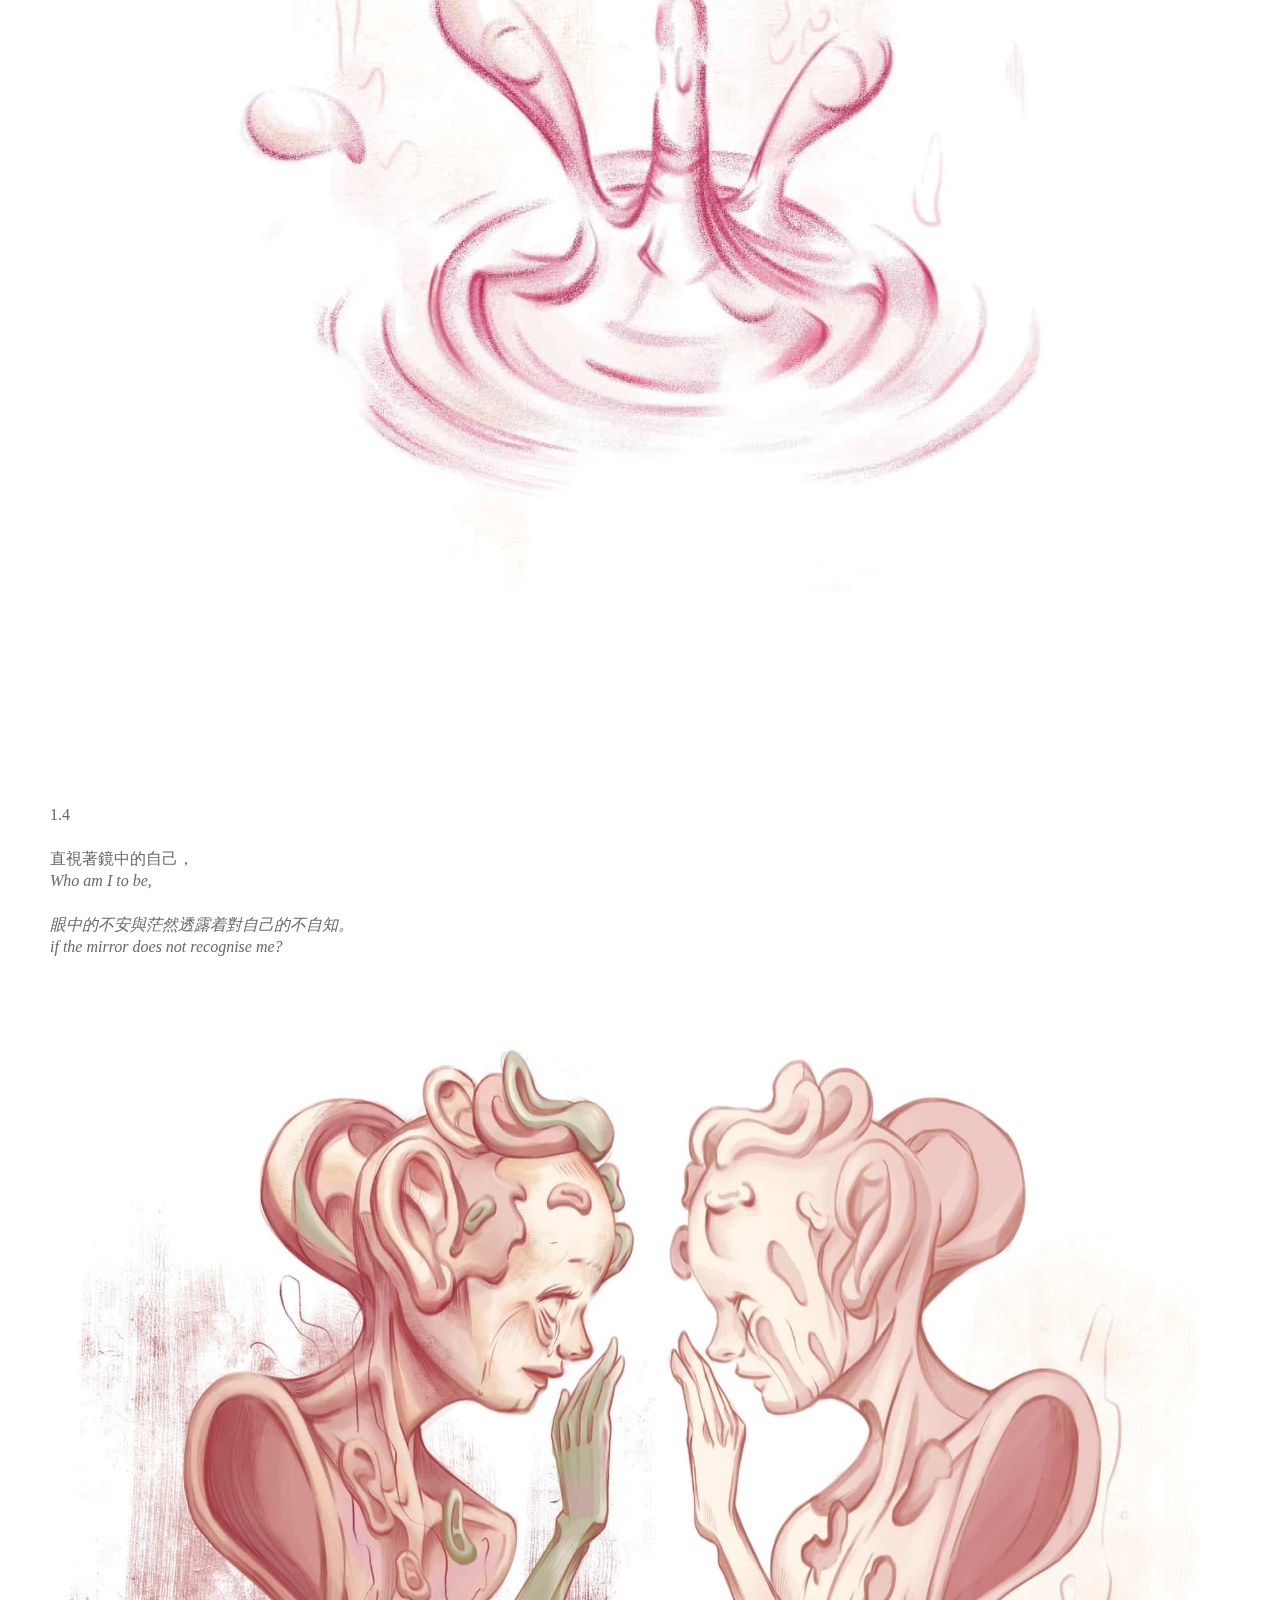
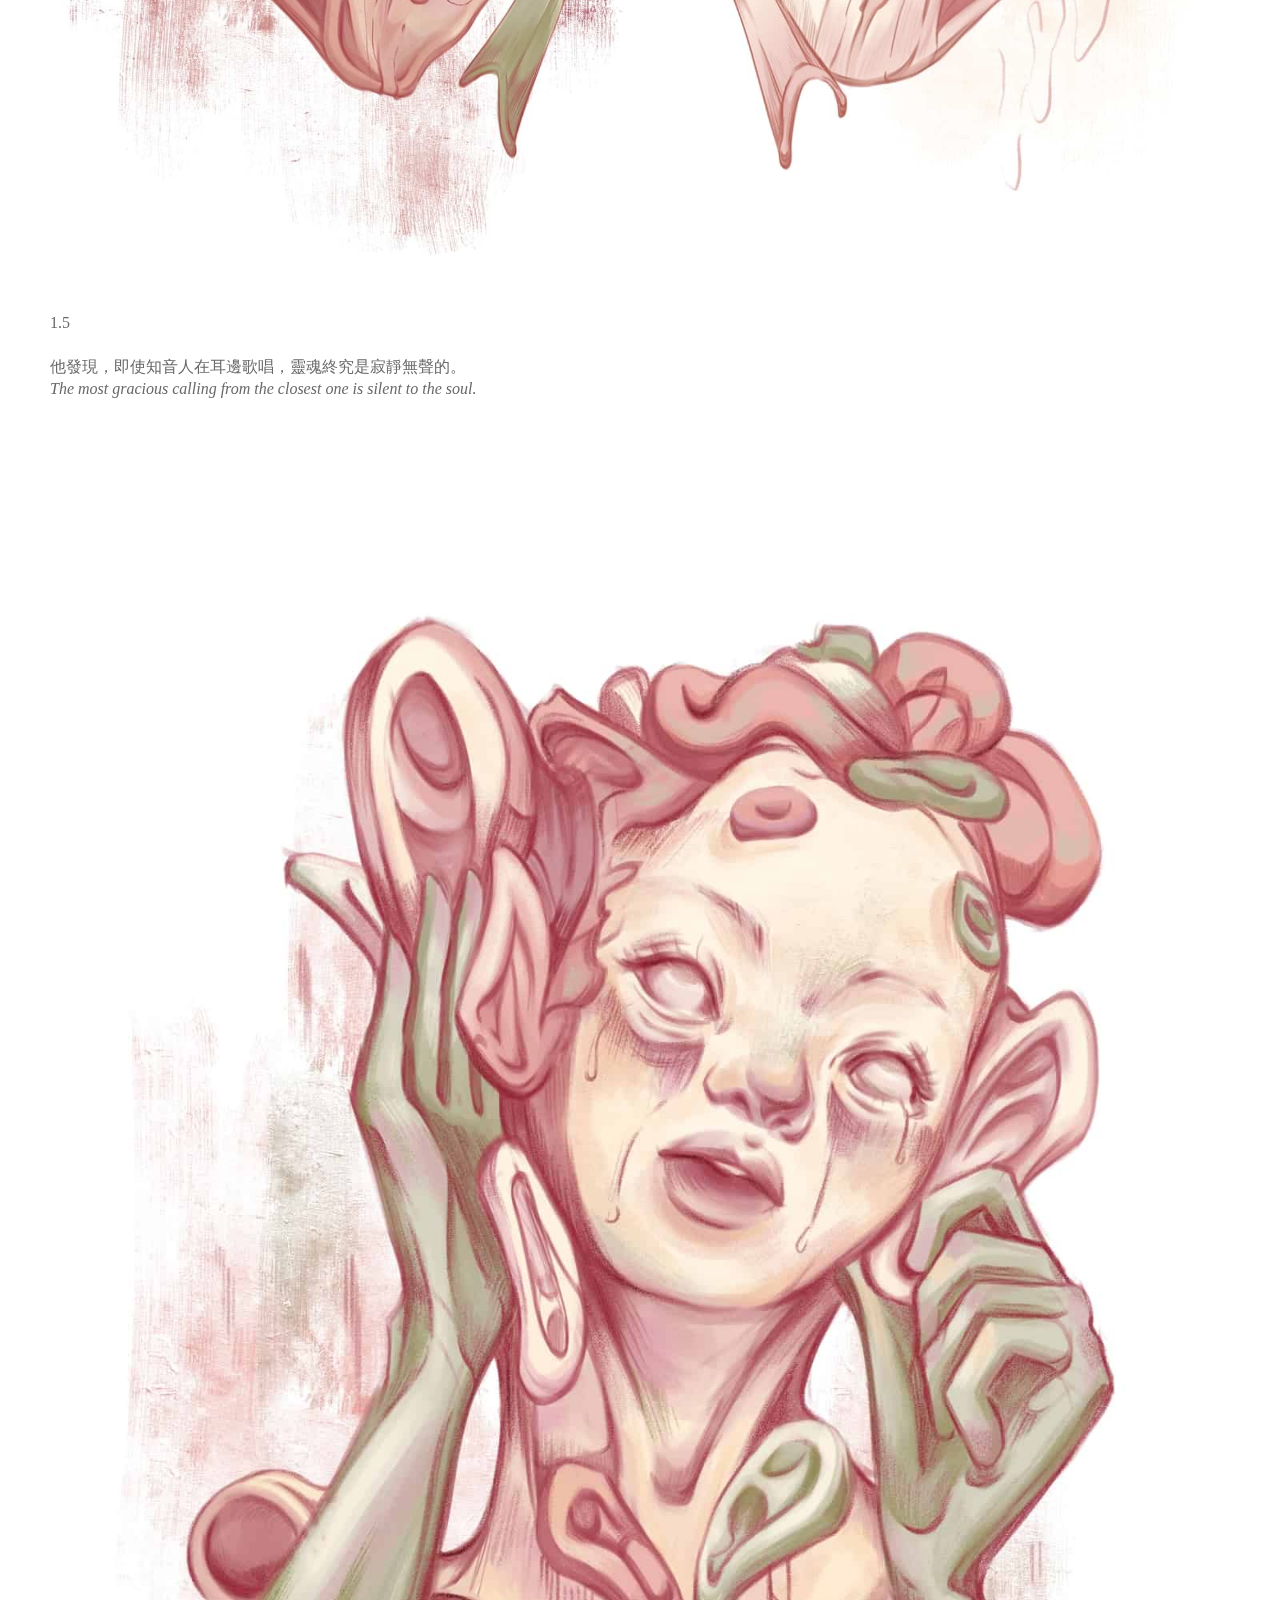
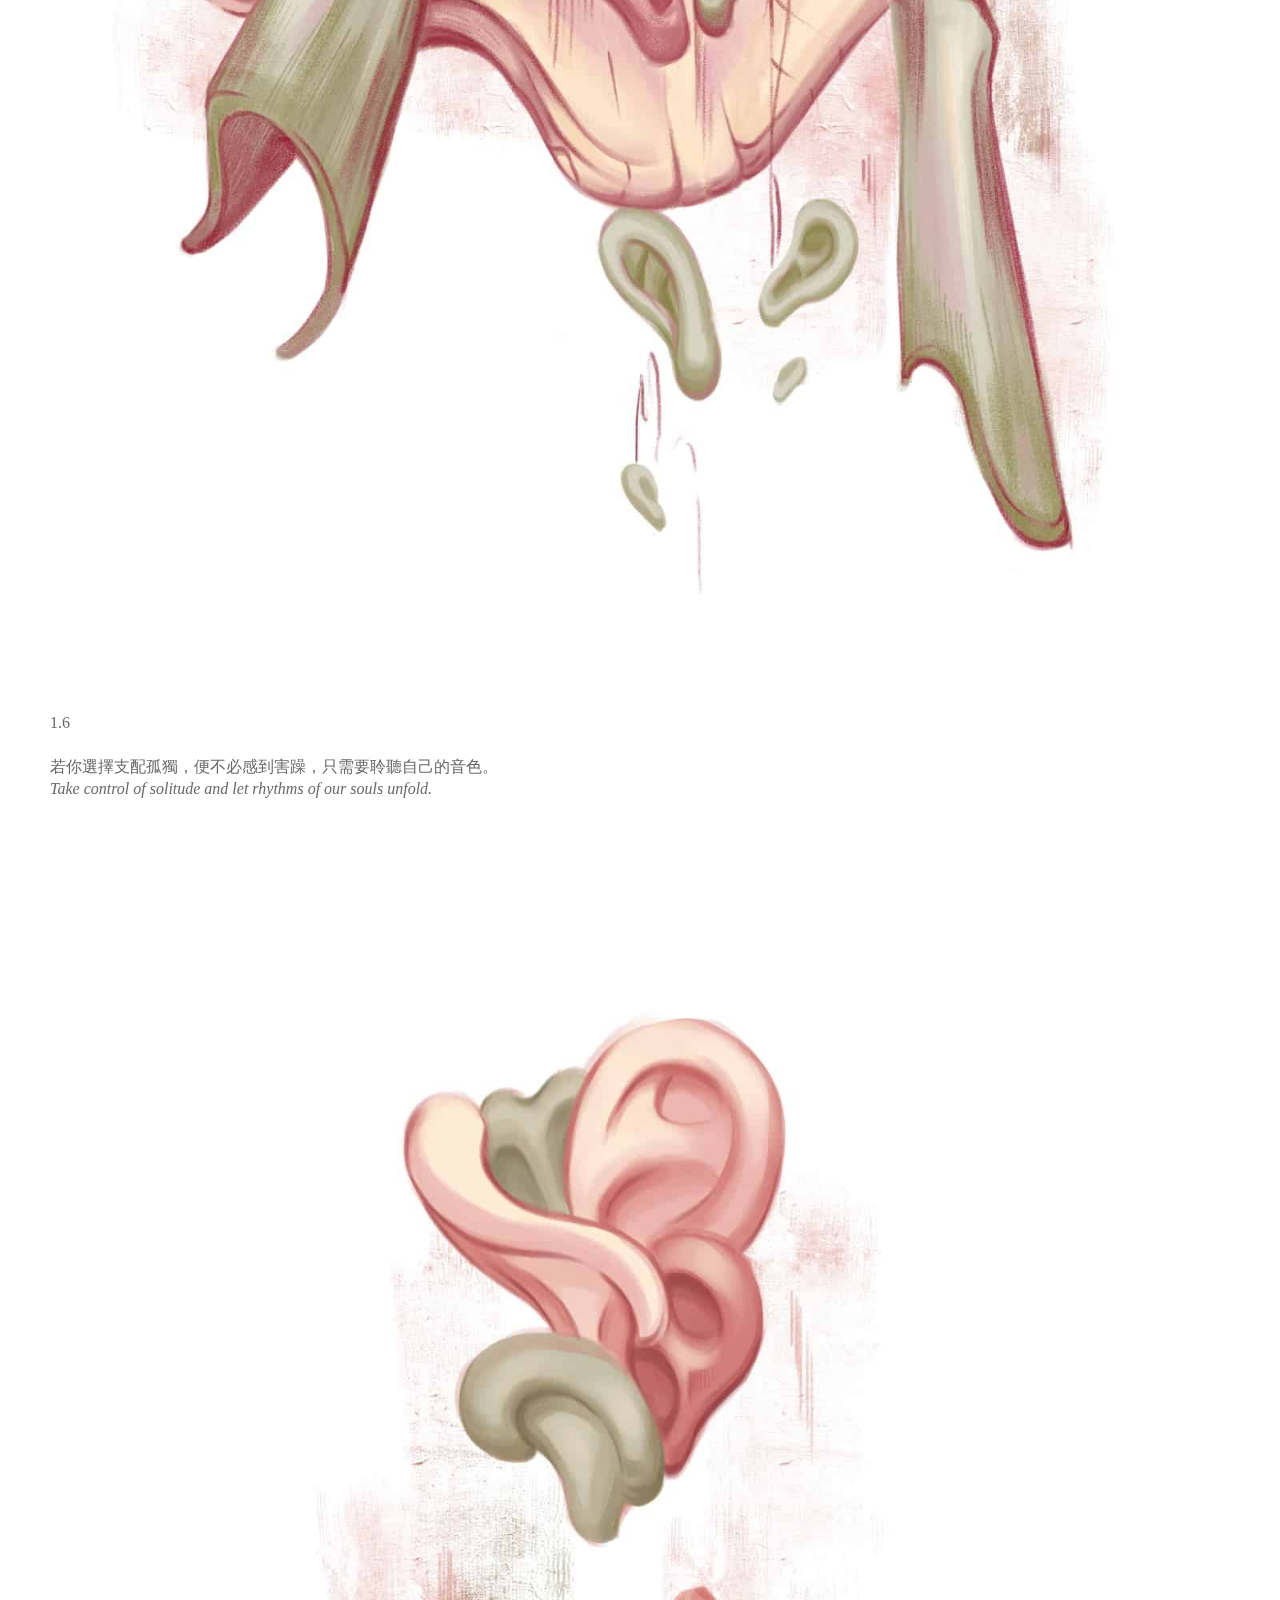
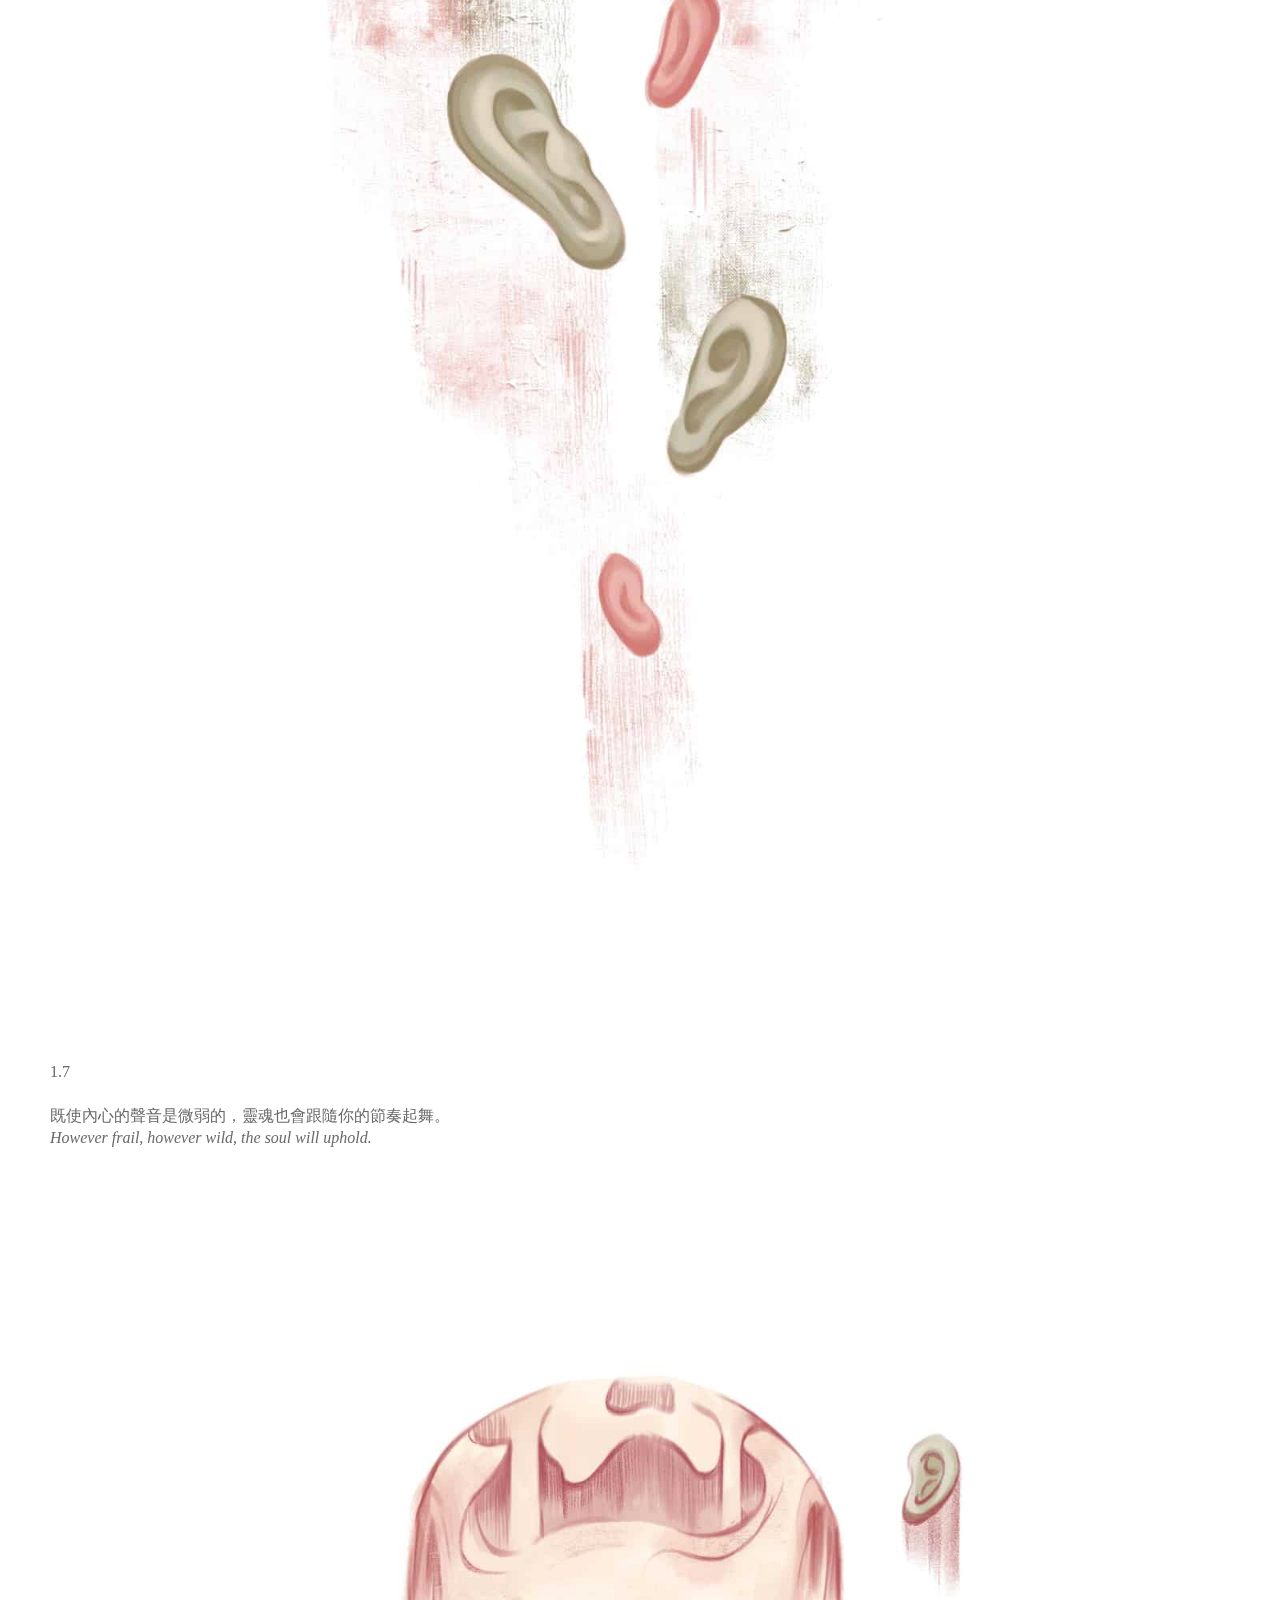
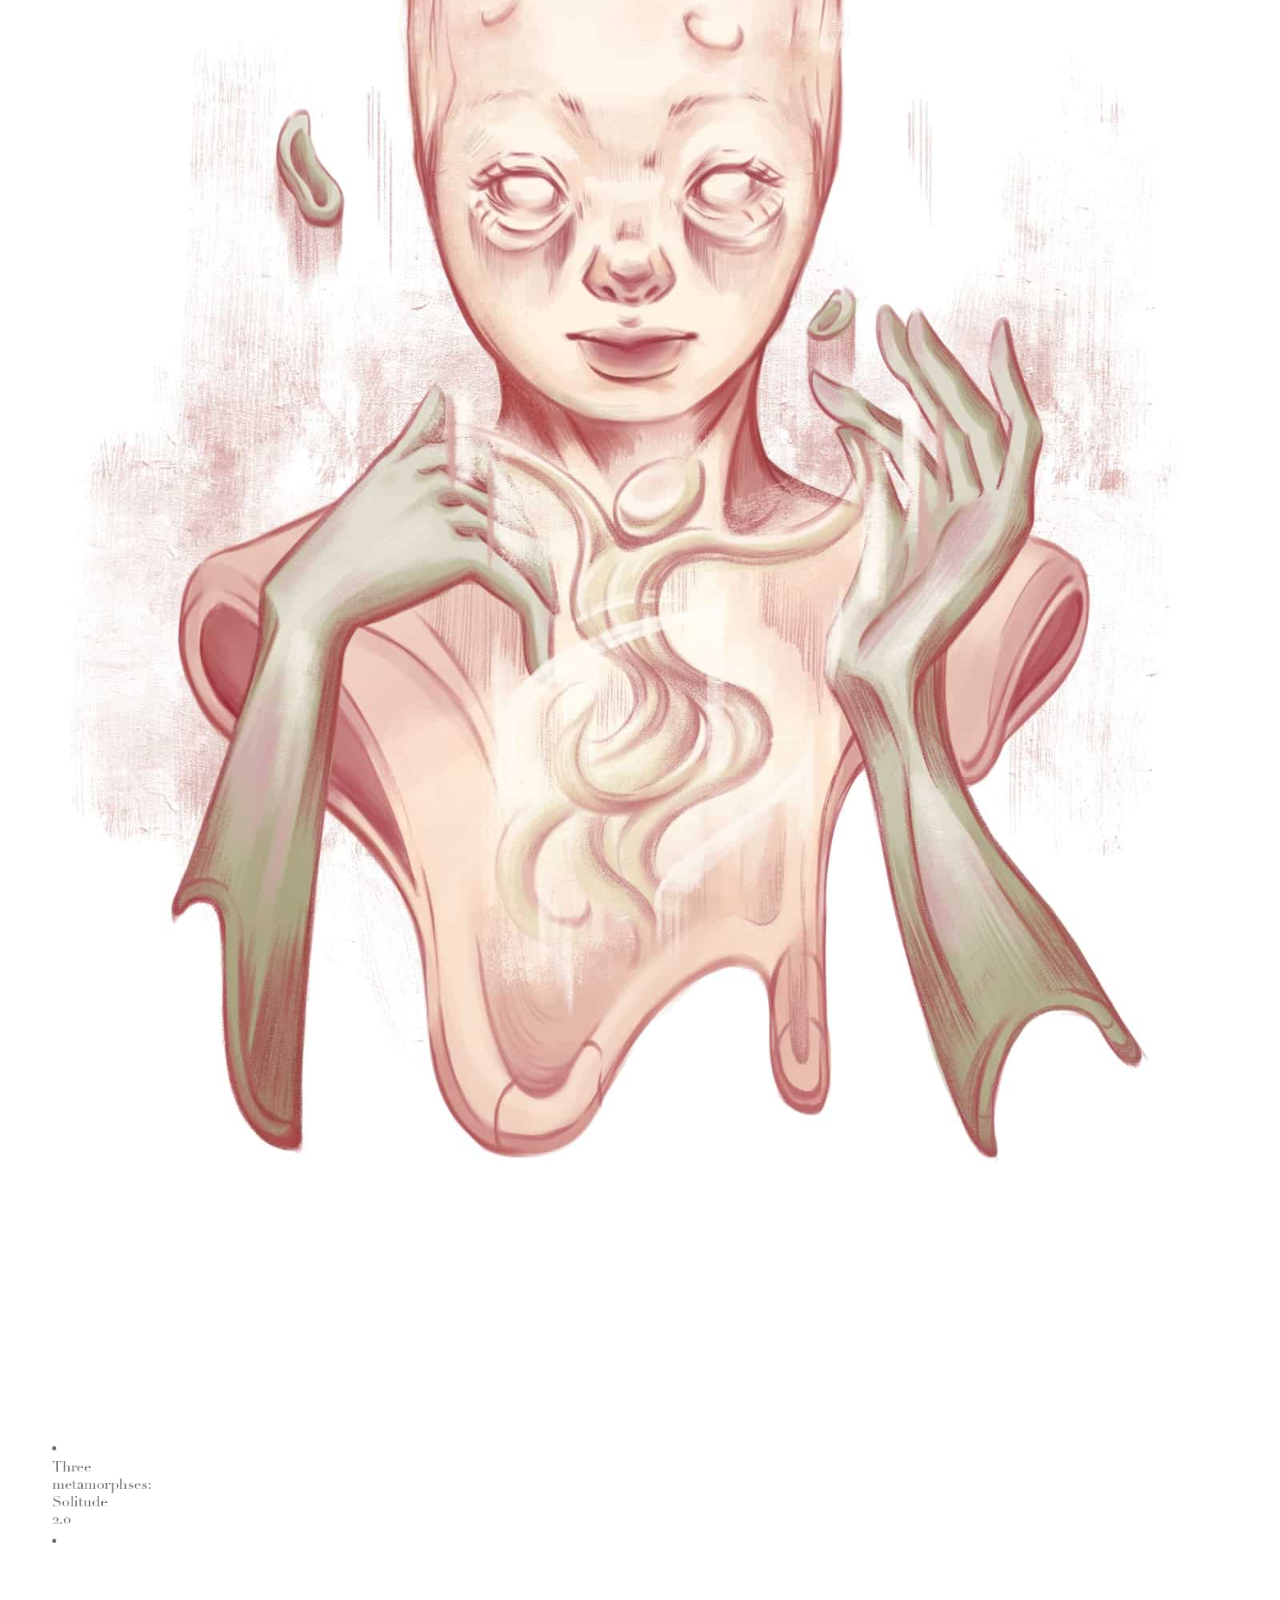
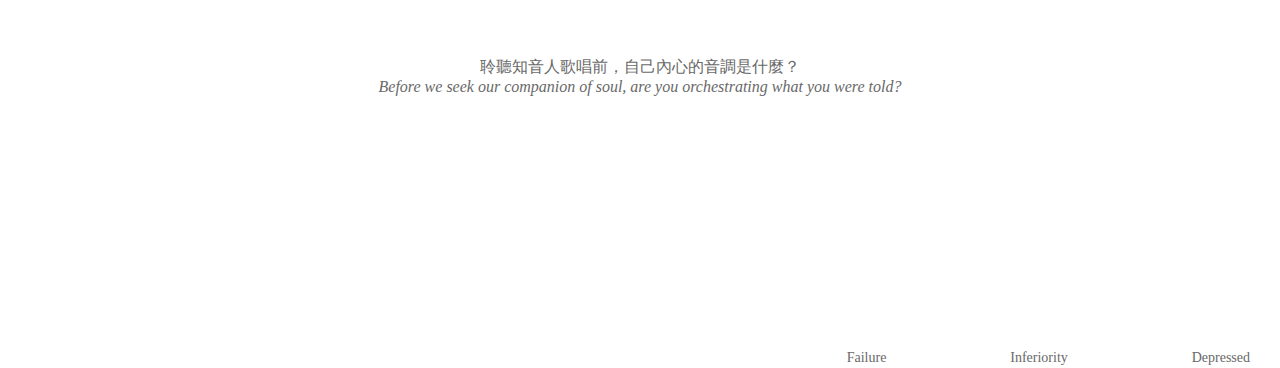
==== commit 5bd5375a: "Add files via upload" ====
--- a/bian-er-depressed.html
+++ b/bian-er-depressed.html
@@ -1,5 +1,5 @@
 <!DOCTYPE html><!--  This site was created in Webflow. http://www.webflow.com  -->
-<!--  Last Published: Wed Jun 16 2021 14:32:51 GMT+0000 (Coordinated Universal Time)  -->
+<!--  Last Published: Fri Jun 18 2021 03:00:29 GMT+0000 (Coordinated Universal Time)  -->
 <html data-wf-page="60a2717dcc432068008ec350" data-wf-site="608eac4e8999741d56aeeb20">
 <head>
   <meta charset="utf-8">
--- a/css/webflow.css
+++ b/css/webflow.css
@@ -1026,10 +1026,10 @@
   -ms-user-select: none;
   user-select: none;
 }
-.w-slider-arrow-left [class^="w-icon-"],
-.w-slider-arrow-right [class^="w-icon-"],
-.w-slider-arrow-left [class*=" w-icon-"],
-.w-slider-arrow-right [class*=" w-icon-"] {
+.w-slider-arrow-left [class^='w-icon-'],
+.w-slider-arrow-right [class^='w-icon-'],
+.w-slider-arrow-left [class*=' w-icon-'],
+.w-slider-arrow-right [class*=' w-icon-'] {
   position: absolute;
 }
 .w-slider-arrow-left:focus,
@@ -1063,6 +1063,9 @@
   padding: 0;
   position: absolute;
   width: 1px;
+}
+.w-slider-force-show {
+  display: block !important;
 }
 .w-dropdown {
   display: inline-block;
--- a/css/gracillustrates.webflow.css
+++ b/css/gracillustrates.webflow.css
@@ -1,7 +1,19 @@
 .nav-link {
-  left: -500px;
-  font-family: 'Palatino Linotype', 'Book Antiqua', Palatino, serif;
-  color: #696969;
+  position: static;
+  left: -155px;
+  bottom: -10px;
+  margin-right: 27px;
+  padding-right: 120px;
+  opacity: 0.4;
+  -webkit-transition: opacity 500ms ease;
+  transition: opacity 500ms ease;
+  font-family: 'Palatino Linotype', 'Book Antiqua', Palatino, serif;
+  color: #696969;
+  text-align: left;
+}
+
+.nav-link:hover {
+  opacity: 1;
 }
 
 .nav-link-2 {
@@ -19,12 +31,13 @@
 .nav-link-4 {
   left: 30px;
   font-family: 'Palatino Linotype', 'Book Antiqua', Palatino, serif;
+  color: #696969;
 }
 
 .image {
-  position: absolute;
+  position: relative;
   left: 200px;
-  top: 150px;
+  top: -81px;
   max-width: 70%;
 }
 
@@ -38,4 +51,1826 @@
   left: 182px;
   top: 348px;
   max-width: 35%;
+}
+
+.image-3 {
+  position: static;
+}
+
+.image-4 {
+  background-color: #2c323d;
+  background-image: url('https://d3e54v103j8qbb.cloudfront.net/img/background-image.svg');
+  background-position: 0px 0px;
+  background-size: auto;
+  background-clip: border-box;
+}
+
+.slide {
+  height: 600ch;
+  max-height: 800em;
+  min-height: 0%;
+}
+
+.section {
+  max-height: 800%;
+}
+
+.slide-2 {
+  height: 1500px;
+  padding-right: 0px;
+  padding-bottom: 0px;
+  background-color: #2c323d;
+  background-image: url('../images/failure_02_web-copy.jpg');
+  background-position: 50% 0%;
+  background-size: cover;
+  background-repeat: repeat-y;
+  -o-object-fit: fill;
+  object-fit: fill;
+}
+
+.slider {
+  height: 1500px;
+}
+
+.slide-3 {
+  background-color: #fff;
+  background-image: url('../images/failure_01_web.jpg');
+  background-position: 50% 0%;
+  background-size: cover;
+  background-repeat: repeat-y;
+  background-attachment: scroll;
+}
+
+.icon {
+  color: rgba(51, 51, 51, 0.14);
+}
+
+.icon-2 {
+  color: rgba(51, 51, 51, 0.14);
+}
+
+.section-2 {
+  height: 1500px;
+  background-image: url('../images/failure_02_web-copy.jpg');
+  background-position: 50% 0%;
+  background-size: contain;
+  line-height: 0px;
+}
+
+.body {
+  height: 100px;
+}
+
+.section-3 {
+  width: 1440px;
+  height: 600px;
+  background-image: url('../images/website_texture_Section-01-copy.png');
+  background-position: 0px 0px;
+  background-size: contain;
+  background-clip: border-box;
+}
+
+.container {
+  position: static;
+  left: 0px;
+  top: 20px;
+  width: auto;
+  text-align: left;
+}
+
+.section-4 {
+  width: auto;
+  height: auto;
+  margin-top: 60px;
+  margin-bottom: 80px;
+  margin-left: 300px;
+}
+
+.image-5 {
+  background-image: url('../images/Untitled_Artwork-46.png');
+  background-position: 0px 0px;
+  background-size: auto;
+}
+
+.container-2 {
+  background-image: url('../images/Untitled_Artwork-46.png');
+  background-position: 0px 0px;
+  background-size: cover;
+  background-attachment: fixed;
+}
+
+.image-6 {
+  position: relative;
+  left: 252px;
+  top: 187px;
+  float: none;
+  clear: none;
+}
+
+.image-7 {
+  position: relative;
+  left: 121px;
+  top: 265px;
+}
+
+.text-block {
+  position: relative;
+  left: 818px;
+  top: -146px;
+  width: 300px;
+  margin-top: 50px;
+  font-family: 'Palatino Linotype', 'Book Antiqua', Palatino, serif;
+  color: #696969;
+  font-size: 13px;
+}
+
+.text-block-2 {
+  position: relative;
+  left: 444px;
+  top: 65px;
+  width: 300px;
+  font-family: 'Palatino Linotype', 'Book Antiqua', Palatino, serif;
+}
+
+.text-block-3 {
+  position: static;
+  left: 322px;
+  width: auto;
+  margin-top: 66px;
+  margin-left: 300px;
+  font-family: 'Palatino Linotype', 'Book Antiqua', Palatino, serif;
+  color: #696969;
+  font-size: 16px;
+  letter-spacing: 1px;
+}
+
+.text-block-4 {
+  position: static;
+  left: 322px;
+  width: auto;
+  margin-top: 65px;
+  margin-bottom: 41px;
+  margin-left: 300px;
+  font-family: 'Palatino Linotype', 'Book Antiqua', Palatino, serif;
+  color: #696969;
+  font-size: 16px;
+  text-align: left;
+}
+
+.slide-4 {
+  width: auto;
+  height: auto;
+  background-image: url('../images/website_texture_Section-01-copy.png');
+  background-position: 0px 0px;
+  background-size: cover;
+  text-align: left;
+}
+
+.slider-2 {
+  width: auto;
+  height: auto;
+}
+
+.slide-5 {
+  background-image: url('../images/變二_01.jpg');
+  background-position: 0px 0px;
+  background-size: cover;
+}
+
+.image-8 {
+  position: relative;
+  left: 322px;
+  top: 199px;
+  background-image: url('https://d3e54v103j8qbb.cloudfront.net/img/background-image.svg');
+  background-position: 0px 0px;
+  background-size: auto;
+  background-clip: border-box;
+}
+
+.image-9 {
+  position: static;
+  left: 261px;
+  top: -520px;
+  width: 250px;
+  margin-top: 100px;
+  margin-left: 230px;
+}
+
+.text-block-5 {
+  position: static;
+  left: 484px;
+  top: -650px;
+  width: auto;
+  margin-top: -128px;
+  margin-left: 440px;
+  font-family: 'Palatino Linotype', 'Book Antiqua', Palatino, serif;
+  font-size: 15.5px;
+  letter-spacing: 0.75px;
+}
+
+.text-block-6 {
+  position: relative;
+  left: 118px;
+  top: 465px;
+  width: 300px;
+  font-family: 'Palatino Linotype', 'Book Antiqua', Palatino, serif;
+  color: #fff;
+  font-size: 13px;
+}
+
+.text-block-7 {
+  position: relative;
+  left: 645px;
+  top: 487px;
+  width: 300px;
+  font-family: 'Palatino Linotype', 'Book Antiqua', Palatino, serif;
+  color: #fff;
+  font-size: 13px;
+}
+
+.text-block-8 {
+  position: relative;
+  left: 1177px;
+  top: 507px;
+  width: 300px;
+  font-family: 'Palatino Linotype', 'Book Antiqua', Palatino, serif;
+  color: #fff;
+  font-size: 13px;
+}
+
+.text-block-9 {
+  width: 100px;
+  font-family: 'Palatino Linotype', 'Book Antiqua', Palatino, serif;
+  color: hsla(0, 0%, 41.2%, 0.8);
+  font-size: 13px;
+}
+
+.link {
+  position: relative;
+  left: 58px;
+  font-family: 'Palatino Linotype', 'Book Antiqua', Palatino, serif;
+  color: rgba(51, 51, 51, 0.49);
+  font-size: 13px;
+  text-decoration: none;
+}
+
+.section-5 {
+  height: 50px;
+  padding-top: 17px;
+}
+
+.container-3 {
+  position: relative;
+  width: 1440px;
+  color: rgba(51, 51, 51, 0);
+}
+
+.navbar-2 {
+  width: auto;
+  background-color: transparent;
+  background-clip: border-box;
+}
+
+.section-6 {
+  width: auto;
+  height: auto;
+  background-color: #494f5a;
+}
+
+.section-7 {
+  width: auto;
+  height: auto;
+}
+
+.paragraph {
+  font-family: 'Palatino Linotype', 'Book Antiqua', Palatino, serif;
+}
+
+.text-block-10 {
+  position: -webkit-sticky;
+  position: sticky;
+  left: 0px;
+  top: 30px;
+  bottom: 100px;
+  display: block;
+  width: auto;
+  padding: 25px 50px;
+  clear: none;
+  font-family: 'Times New Roman', TimesNewRoman, Times, Baskerville, Georgia, serif;
+  color: #696969;
+  font-size: 16px;
+  line-height: 22px;
+  font-style: normal;
+  font-weight: 400;
+  text-align: left;
+  -webkit-column-count: auto;
+  column-count: auto;
+}
+
+.text-span {
+  font-family: 'Palatino Linotype', 'Book Antiqua', Palatino, serif;
+}
+
+.container-4 {
+  position: -webkit-sticky;
+  position: sticky;
+  left: 456px;
+}
+
+.image-10 {
+  position: -webkit-sticky;
+  position: sticky;
+  left: 23px;
+  top: 68px;
+  width: auto;
+  padding-left: 54px;
+}
+
+.text-span-2 {
+  color: #696969;
+}
+
+.slide-6 {
+  width: auto;
+  height: auto;
+  background-image: url('../images/Publication_cover.jpg');
+  background-position: 50% 50%;
+  background-size: cover;
+}
+
+.slider-3 {
+  width: auto;
+  height: 700px;
+}
+
+.slide-7 {
+  background-image: url('../images/IMG_0068_2.jpg');
+  background-position: 0px -80px;
+  background-size: cover;
+}
+
+.brand {
+  left: -199px;
+  top: 12px;
+  width: 60px;
+  height: 100px;
+  background-image: url('../images/binyee.png');
+  background-position: 0px 0px;
+  background-size: cover;
+}
+
+.container-5 {
+  position: relative;
+  left: auto;
+  margin-right: auto;
+  margin-left: auto;
+}
+
+.container-6 {
+  position: relative;
+  right: auto;
+  margin-right: 0px;
+  margin-left: 0px;
+}
+
+.nav-link-5 {
+  left: 200px;
+  font-family: 'Palatino Linotype', 'Book Antiqua', Palatino, serif;
+  color: #696969;
+}
+
+.nav-link-6 {
+  left: 150px;
+  font-family: 'Palatino Linotype', 'Book Antiqua', Palatino, serif;
+  color: #696969;
+}
+
+.nav-link-7 {
+  left: 100px;
+  font-family: 'Palatino Linotype', 'Book Antiqua', Palatino, serif;
+  color: #696969;
+}
+
+.section-9 {
+  width: auto;
+}
+
+.section-10 {
+  width: auto;
+  background-color: #000;
+}
+
+.text-block-11 {
+  position: relative;
+  left: 50px;
+  top: 50px;
+  width: 300px;
+  font-family: 'Times New Roman', TimesNewRoman, Times, Baskerville, Georgia, serif;
+  color: #fff;
+  font-size: 16px;
+}
+
+.italic-text {
+  position: relative;
+}
+
+.text-block-12 {
+  position: -webkit-sticky;
+  position: sticky;
+  left: 0px;
+  top: 100px;
+  bottom: 0px;
+  width: 300px;
+  padding-top: 124px;
+  padding-bottom: 300px;
+  padding-left: 50px;
+  font-family: 'Times New Roman', TimesNewRoman, Times, Baskerville, Georgia, serif;
+  color: #fff;
+  font-size: 16px;
+}
+
+.section-11 {
+  width: auto;
+}
+
+.text-block-13 {
+  position: relative;
+  left: 50px;
+  bottom: -375px;
+  width: 300px;
+  font-family: 'Times New Roman', TimesNewRoman, Times, Baskerville, Georgia, serif;
+  color: #fff;
+  font-size: 16px;
+}
+
+.slide-8 {
+  background-image: url('../images/變二_04.jpg');
+  background-position: 0px 0px;
+  background-size: cover;
+}
+
+.image-11 {
+  position: relative;
+  left: 0px;
+  bottom: 60px;
+  width: 300px;
+  float: none;
+  background-image: -webkit-gradient(linear, left top, left bottom, from(#000), to(#fff));
+  background-image: linear-gradient(180deg, #000, #fff);
+  text-align: left;
+}
+
+.section-12 {
+  height: 700px;
+  background-image: url('../images/pub_thumbnail.jpg');
+  background-position: 0px 0px;
+  background-size: cover;
+}
+
+.text-span-3 {
+  width: auto;
+  color: #696969;
+  line-height: 22px;
+}
+
+.text-span-4 {
+  color: #696969;
+}
+
+.section-14 {
+  height: 900px;
+}
+
+.image-12 {
+  position: relative;
+  left: 40px;
+  top: 50px;
+  width: 150px;
+}
+
+.image-13 {
+  position: relative;
+  left: 0px;
+  top: 0px;
+  text-align: center;
+}
+
+.text-block-14 {
+  position: static;
+  top: 170px;
+  margin-top: 100px;
+  margin-bottom: 250px;
+  font-family: 'Times New Roman', TimesNewRoman, Times, Baskerville, Georgia, serif;
+  color: #696969;
+  font-size: 16px;
+  text-align: center;
+}
+
+.inf-last {
+  font-family: 'Times New Roman', TimesNewRoman, Times, Baskerville, Georgia, serif;
+  color: #696969;
+  font-weight: 400;
+}
+
+.link-block {
+  position: static;
+  left: 50px;
+  top: auto;
+  width: 60px;
+  height: 100px;
+  margin-top: 5px;
+  margin-left: 40px;
+  background-image: url('../images/binyee.png');
+  background-position: 0px 0px;
+  background-size: cover;
+}
+
+.section-15 {
+  height: 100px;
+}
+
+.link-block-2 {
+  position: relative;
+  top: 132px;
+}
+
+.navbar-3 {
+  top: 0px;
+  background-color: transparent;
+  color: transparent;
+}
+
+.nav-link-8 {
+  position: relative;
+  left: auto;
+}
+
+.nav-link-9 {
+  left: auto;
+}
+
+.nav-link-10 {
+  left: auto;
+  padding-right: 20px;
+  padding-left: 20px;
+  font-family: 'Palatino Linotype', 'Book Antiqua', Palatino, serif;
+  color: #fff;
+}
+
+.text-span-6 {
+  font-family: 'Palatino Linotype', 'Book Antiqua', Palatino, serif;
+  color: #fff;
+}
+
+.text-span-7 {
+  margin-left: 0px;
+  padding-right: 0px;
+  font-family: 'Palatino Linotype', 'Book Antiqua', Palatino, serif;
+  color: #fff;
+}
+
+.navbar-4 {
+  background-color: transparent;
+}
+
+.nav-link-11 {
+  left: 100px;
+  top: 15px;
+  font-family: 'Palatino Linotype', 'Book Antiqua', Palatino, serif;
+  font-size: 16px;
+}
+
+.nav-link-12 {
+  left: 150px;
+  top: 15px;
+  font-family: 'Palatino Linotype', 'Book Antiqua', Palatino, serif;
+  font-size: 16px;
+}
+
+.nav-link-13 {
+  left: 200px;
+  top: 15px;
+  font-family: 'Palatino Linotype', 'Book Antiqua', Palatino, serif;
+  font-size: 16px;
+}
+
+.section-16 {
+  height: 800px;
+}
+
+.image-14 {
+  position: static;
+  left: 50px;
+  width: auto;
+  cursor: auto;
+}
+
+.brand-2 {
+  left: 40px;
+  width: 250px;
+  height: 90px;
+  background-image: url('../images/logo-02.png');
+  background-position: 0px 0px;
+  background-size: cover;
+  font-size: 80px;
+}
+
+.text-block-15 {
+  position: relative;
+  left: 80px;
+  top: 248px;
+  opacity: 1;
+  -webkit-transition: opacity 200ms ease;
+  transition: opacity 200ms ease;
+  font-family: 'Palatino Linotype', 'Book Antiqua', Palatino, serif;
+  color: #696969;
+  font-size: 30px;
+  font-style: italic;
+}
+
+.link-block-3 {
+  position: relative;
+  left: 80px;
+  top: 400px;
+  width: 100px;
+  height: 50px;
+  background-image: url('../images/logo-02.png');
+  background-position: 0px 0px;
+  background-size: cover;
+}
+
+.link-block-4 {
+  position: relative;
+  left: 110px;
+  top: 400px;
+}
+
+.link-block-5 {
+  position: relative;
+  left: 140px;
+  top: 400px;
+}
+
+.text-block-16 {
+  display: block;
+  font-family: 'Palatino Linotype', 'Book Antiqua', Palatino, serif;
+  color: #696969;
+  font-size: 16px;
+  font-style: normal;
+  text-decoration: none;
+}
+
+.text-span-8 {
+  color: #696969;
+  font-style: normal;
+  text-align: left;
+  text-decoration: none;
+}
+
+.link-2 {
+  position: relative;
+  left: 100px;
+  top: 376px;
+  margin-right: 100px;
+  padding-right: 0px;
+  opacity: 0.48;
+  -webkit-transition: opacity 400ms ease;
+  transition: opacity 400ms ease;
+  font-family: 'Palatino Linotype', 'Book Antiqua', Palatino, serif;
+  color: #696969;
+  font-size: 15px;
+  font-style: normal;
+  text-decoration: none;
+}
+
+.link-2:hover {
+  background-color: transparent;
+  opacity: 1;
+  -webkit-filter: sepia(100%);
+  filter: sepia(100%);
+  color: #696969;
+}
+
+.heading {
+  position: static;
+  left: 100px;
+  bottom: -230px;
+  margin-top: 12px;
+  margin-left: 30px;
+  font-family: 'Palatino Linotype', 'Book Antiqua', Palatino, serif;
+  color: #696969;
+  font-style: italic;
+  font-weight: 400;
+}
+
+.image-15 {
+  position: static;
+  left: 514px;
+  bottom: -283px;
+  width: 35px;
+  margin-top: 294px;
+  margin-right: 120px;
+  margin-left: 20px;
+  padding-right: 0px;
+  opacity: 1;
+  -webkit-transform: rotate(0deg);
+  -ms-transform: rotate(0deg);
+  transform: rotate(0deg);
+}
+
+.paragraph-2 {
+  position: relative;
+  left: 100px;
+  top: 240px;
+  width: 500px;
+}
+
+.image-16 {
+  width: auto;
+  height: 2000px;
+  background-image: url('../images/failure_third_web.jpg');
+  background-position: 0px 0px;
+  background-size: cover;
+}
+
+.icon-3 {
+  color: #e1e1e1;
+}
+
+.icon-4 {
+  color: #e1e1e1;
+}
+
+.slide-9 {
+  background-image: url('../images/變二_02-copy.jpg');
+  background-position: 50% 80%;
+  background-size: cover;
+}
+
+.slide-10 {
+  height: 750px;
+  background-image: url('../images/cover_ps.jpg');
+  background-position: 50% 50%;
+  background-size: cover;
+}
+
+.slider-4 {
+  height: 750px;
+}
+
+.slide-11 {
+  background-image: url('../images/Binyee-05_02.jpg');
+  background-position: 0px 0px;
+  background-size: cover;
+}
+
+.navbar-5 {
+  background-color: hsla(0, 0%, 100%, 0);
+  color: transparent;
+}
+
+.section-17 {
+  height: auto;
+}
+
+.section-18 {
+  height: auto;
+}
+
+.section-19 {
+  height: auto;
+  background-color: #2a1f24;
+}
+
+.section-20 {
+  height: auto;
+}
+
+.text-span-9 {
+  color: #fff;
+}
+
+.section-21 {
+  height: auto;
+}
+
+.section-22 {
+  height: auto;
+  background-image: url('../images/Inferiority_5.jpg');
+  background-position: 50% 100%;
+  background-size: cover;
+}
+
+.section-23 {
+  height: auto;
+}
+
+.section-24 {
+  height: auto;
+}
+
+.section-25 {
+  height: auto;
+}
+
+.image-17 {
+  width: 130px;
+  margin-top: 50px;
+  margin-left: 37px;
+}
+
+.section-26 {
+  height: 40px;
+  text-align: right;
+}
+
+.text-span-10 {
+  color: #fff;
+}
+
+.text-span-11 {
+  position: relative;
+  top: 0px;
+}
+
+.container-7 {
+  height: 900px;
+}
+
+.container-8 {
+  position: static;
+  left: -257px;
+  text-align: left;
+}
+
+.container-9 {
+  max-width: 1440px;
+}
+
+.container-10 {
+  text-align: center;
+}
+
+.navbar-6 {
+  width: auto;
+  background-color: transparent;
+  background-clip: border-box;
+}
+
+.slider-5 {
+  height: auto;
+}
+
+.link-block-6 {
+  position: static;
+  left: 50px;
+  top: -46px;
+  width: 60px;
+  height: 100px;
+  margin-top: 5px;
+  margin-left: 40px;
+  background-image: url('../images/binyee.png');
+  background-position: 0px 0px;
+  background-size: cover;
+}
+
+.slider-6 {
+  height: 750px;
+}
+
+.slide-12 {
+  background-image: url('../images/變二_04.jpg');
+  background-position: 0px 0px;
+  background-size: auto;
+}
+
+.slide-13 {
+  background-image: url('../images/Publication_cover.jpg');
+  background-position: 0px 0px;
+  background-size: cover;
+}
+
+.slide-14 {
+  background-image: url('../images/變二_04.jpg');
+  background-position: 0% 0%;
+  background-size: cover;
+}
+
+.slide-15 {
+  background-image: url('../images/IMG_0068_2.jpg');
+  background-position: 0px 0px;
+  background-size: cover;
+}
+
+.link-3 {
+  margin-right: 0px;
+  margin-left: 90px;
+  padding-right: 30px;
+  font-family: 'Palatino Linotype', 'Book Antiqua', Palatino, serif;
+  color: #696969;
+  text-align: left;
+  text-decoration: none;
+}
+
+.link-3.w--current {
+  height: auto;
+}
+
+.section-27 {
+  height: 40px;
+  margin-top: 0px;
+  text-align: right;
+}
+
+.container-11 {
+  position: relative;
+  left: 0px;
+  text-align: right;
+}
+
+.nav-menu {
+  position: relative;
+  left: auto;
+  right: auto;
+  display: block;
+  float: right;
+}
+
+.left-arrow {
+  height: 200px;
+}
+
+.right-arrow {
+  height: 200px;
+}
+
+.container-12 {
+  position: static;
+  right: -64px;
+  text-align: right;
+}
+
+.right-arrow-2 {
+  height: 200px;
+}
+
+.left-arrow-2 {
+  height: 200px;
+}
+
+.slide-16 {
+  height: 750px;
+}
+
+.slider-7 {
+  height: 750px;
+}
+
+.slide-17 {
+  background-image: url('../images/Cover_web.jpg');
+  background-position: 0px 0px;
+  background-size: cover;
+}
+
+.text-span-12 {
+  font-family: 'Palatino Linotype', 'Book Antiqua', Palatino, serif;
+  color: #fff;
+}
+
+.slide-18 {
+  background-image: url('../images/Solitude_inside_web.jpg');
+  background-position: 0px 0px;
+  background-size: cover;
+}
+
+.image-19 {
+  background-image: url('../images/Solitude_01_web.jpg');
+  background-position: 0px 0px;
+  background-size: auto;
+}
+
+.image-20 {
+  background-image: url('../images/Solitude_2_web.jpg');
+  background-position: 0px 0px;
+  background-size: auto;
+}
+
+.section27 {
+  text-align: right;
+}
+
+.image-21 {
+  width: 137px;
+  margin-top: 50px;
+  margin-left: 37px;
+}
+
+.image-22 {
+  position: -webkit-sticky;
+  position: sticky;
+  left: 23px;
+  top: 24px;
+  height: auto;
+  margin-left: 41px;
+  text-align: center;
+}
+
+.slider-8 {
+  height: 750px;
+}
+
+.section-29 {
+  background-color: #000;
+}
+
+.text-block-17 {
+  position: relative;
+  top: 470px;
+  padding-top: 25px;
+  padding-right: 100px;
+  padding-bottom: 25px;
+  font-family: 'Times New Roman', TimesNewRoman, Times, Baskerville, Georgia, serif;
+  color: #fff;
+  font-size: 16px;
+  line-height: 22px;
+  text-align: right;
+}
+
+.text-block-18 {
+  position: relative;
+  top: 470px;
+  padding-top: 25px;
+  padding-bottom: 25px;
+  padding-left: 100px;
+  font-family: 'Times New Roman', TimesNewRoman, Times, Baskerville, Georgia, serif;
+  color: #fff;
+  font-size: 16px;
+  line-height: 22px;
+}
+
+.slider-9 {
+  height: auto;
+  color: #000;
+}
+
+.slide-19 {
+  background-color: #000;
+  color: #000;
+}
+
+.slide-nav-3 {
+  color: #000;
+  font-size: 16px;
+}
+
+.section-30 {
+  background-color: #000;
+}
+
+.slide-20 {
+  background-color: #000;
+}
+
+.text-block-19 {
+  font-family: 'Times New Roman', TimesNewRoman, Times, Baskerville, Georgia, serif;
+  font-size: 16px;
+  line-height: 22px;
+}
+
+.text-block-20 {
+  position: relative;
+  top: 400px;
+  font-family: 'Times New Roman', TimesNewRoman, Times, Baskerville, Georgia, serif;
+  color: #fff;
+  font-size: 16px;
+  line-height: 22px;
+  text-align: center;
+}
+
+.slide-21 {
+  background-color: #000;
+}
+
+.slide-22 {
+  background-color: #000;
+}
+
+.mask {
+  background-color: #000;
+}
+
+.image-23 {
+  margin-top: 0px;
+}
+
+.image-24 {
+  width: 170px;
+  margin-top: 25px;
+  margin-left: 50px;
+}
+
+.icon-7 {
+  color: #474747;
+}
+
+.icon-8 {
+  color: #474747;
+}
+
+.slide-23 {
+  background-image: url('../images/Depressed_Cover.jpg');
+  background-position: 0px 0px;
+  background-size: cover;
+}
+
+.slide-24 {
+  background-image: url('../images/Depressed_web.jpg');
+  background-position: 0px 0px;
+  background-size: cover;
+}
+
+.section-31 {
+  background-color: #000;
+}
+
+.section-32 {
+  height: 40px;
+  background-color: #000;
+  color: #000;
+  text-align: right;
+}
+
+.link-4 {
+  font-family: 'Palatino Linotype', 'Book Antiqua', Palatino, serif;
+  color: #696969;
+  font-size: 16px;
+  text-decoration: none;
+}
+
+.link-5 {
+  margin-left: 60px;
+  font-family: 'Palatino Linotype', 'Book Antiqua', Palatino, serif;
+  color: #696969;
+  font-size: 16px;
+  text-decoration: none;
+}
+
+.link-6 {
+  margin-left: 60px;
+  font-family: 'Palatino Linotype', 'Book Antiqua', Palatino, serif;
+  color: #696969;
+  font-size: 16px;
+  text-decoration: none;
+}
+
+.link-7 {
+  margin-left: 60px;
+  font-family: 'Palatino Linotype', 'Book Antiqua', Palatino, serif;
+  color: #696969;
+  font-size: 16px;
+  text-decoration: none;
+}
+
+.image-25 {
+  background-image: url('../images/website_texture_Section-01-copy.png');
+  background-position: 0px 0px;
+  background-size: cover;
+}
+
+.slide-25 {
+  background-image: url('../images/website_texture_Section-01-copy.png');
+  background-position: 0px 0px;
+  background-size: cover;
+}
+
+.slider-10 {
+  height: 600px;
+}
+
+.link-block-7 {
+  position: absolute;
+  left: 0%;
+  top: 0%;
+  right: 0%;
+  bottom: 0%;
+}
+
+.link-block-8 {
+  position: absolute;
+  left: 0%;
+  top: 0%;
+  right: 0%;
+  bottom: 0%;
+}
+
+.section-33 {
+  height: auto;
+}
+
+.heading-2 {
+  position: static;
+  font-style: normal;
+  text-decoration: none;
+}
+
+.text-block-21 {
+  position: static;
+  top: 257px;
+  display: block;
+  margin-top: 12px;
+  margin-bottom: 9px;
+  margin-left: 30px;
+  font-family: 'Palatino Linotype', 'Book Antiqua', Palatino, serif;
+  color: #696969;
+  text-decoration: none;
+}
+
+.grid {
+  grid-template-areas: "Area";
+  -ms-grid-columns: 1.75fr 1fr;
+  grid-template-columns: 1.75fr 1fr;
+}
+
+.heading-3 {
+  font-family: 'Palatino Linotype', 'Book Antiqua', Palatino, serif;
+}
+
+.heading-4 {
+  padding-left: 30px;
+  font-family: 'Palatino Linotype', 'Book Antiqua', Palatino, serif;
+  color: #696969;
+  font-size: 17px;
+}
+
+.column {
+  position: static;
+}
+
+.section-34 {
+  text-align: left;
+}
+
+.container-13 {
+  height: 100px;
+}
+
+.slide-26 {
+  background-image: url('../images/變二_01-1-copy.jpg');
+  background-position: 0px 0px;
+  background-size: cover;
+}
+
+.slide-27 {
+  background-image: url('../images/變二_02-copy.jpg');
+  background-position: 0px 0px;
+  background-size: cover;
+}
+
+.text-block-22 {
+  position: -webkit-sticky;
+  position: sticky;
+  top: 30px;
+  bottom: 100px;
+  padding: 25px 50px;
+  font-family: 'Times New Roman', TimesNewRoman, Times, Baskerville, Georgia, serif;
+  color: #fff;
+  font-size: 16px;
+  line-height: 22px;
+}
+
+.text-block-23 {
+  position: -webkit-sticky;
+  position: sticky;
+  top: 30px;
+  bottom: 100px;
+  padding: 25px 50px;
+  font-family: 'Times New Roman', TimesNewRoman, Times, Baskerville, Georgia, serif;
+  color: #fff;
+  font-size: 16px;
+  line-height: 22px;
+}
+
+.paragraph-3 {
+  margin-right: 200px;
+  margin-left: 30px;
+  font-family: 'Times New Roman', TimesNewRoman, Times, Baskerville, Georgia, serif;
+  font-style: italic;
+}
+
+.image-26 {
+  width: 100px;
+}
+
+.container-14 {
+  margin-bottom: 50px;
+  text-align: center;
+}
+
+@media screen and (max-width: 991px) {
+  .section-3 {
+    background-size: 1200px 850px;
+  }
+
+  .icon-6 {
+    color: #fff;
+  }
+
+  .icon-9 {
+    color: #fff;
+  }
+
+  .icon-10 {
+    color: #fff;
+  }
+
+  .icon-11 {
+    color: #fff;
+  }
+
+  .icon-12 {
+    color: #fff;
+  }
+}
+
+@media screen and (max-width: 767px) {
+  .image-11 {
+    bottom: 130px;
+  }
+
+  .icon-6 {
+    color: #fff;
+  }
+
+  .icon-9 {
+    color: #fff;
+  }
+
+  .icon-10 {
+    color: #fff;
+  }
+}
+
+@media screen and (max-width: 479px) {
+  .section-3 {
+    background-position: 50% 50%;
+    background-size: cover;
+  }
+
+  .section-4 {
+    width: auto;
+  }
+
+  .image-6 {
+    left: 200px;
+    top: 187px;
+  }
+
+  .text-block-3 {
+    position: static;
+    width: auto;
+    margin-left: 20px;
+  }
+
+  .text-block-4 {
+    position: static;
+    width: auto;
+    margin-left: 0px;
+    padding-left: 20px;
+  }
+
+  .slide-4 {
+    width: auto;
+    height: auto;
+  }
+
+  .slider-2 {
+    height: auto;
+  }
+
+  .link {
+    position: static;
+    margin-left: 20px;
+    font-size: 10px;
+    font-style: italic;
+  }
+
+  .section-5 {
+    height: 50px;
+    padding-top: 10px;
+    font-size: 12px;
+  }
+
+  .navbar-2 {
+    width: auto;
+  }
+
+  .section-6 {
+    width: auto;
+    height: auto;
+    background-image: none;
+  }
+
+  .section-7 {
+    width: auto;
+    height: auto;
+  }
+
+  .text-block-10 {
+    right: 0px;
+    z-index: auto;
+    padding-top: 20px;
+    padding-bottom: 0px;
+    padding-left: 20px;
+    font-size: 10px;
+    line-height: 14px;
+  }
+
+  .image-10 {
+    top: 100px;
+    width: auto;
+    padding-left: 0px;
+    font-size: 10px;
+    line-height: 14px;
+  }
+
+  .slide-6 {
+    width: auto;
+    height: auto;
+    min-height: auto;
+    min-width: auto;
+    background-size: cover;
+  }
+
+  .slider-3 {
+    width: auto;
+    height: auto;
+  }
+
+  .slide-7 {
+    min-height: auto;
+    min-width: auto;
+    background-size: cover;
+  }
+
+  .section-8 {
+    width: auto;
+    height: auto;
+    background-image: none;
+  }
+
+  .section-9 {
+    width: auto;
+    height: auto;
+  }
+
+  .section-10 {
+    width: auto;
+    height: auto;
+  }
+
+  .text-block-11 {
+    left: 20px;
+    top: 20px;
+    font-size: 10px;
+    line-height: 12px;
+  }
+
+  .text-block-12 {
+    position: -webkit-sticky;
+    position: sticky;
+    right: 0px;
+    padding-top: 100px;
+    padding-bottom: 100px;
+    padding-left: 20px;
+    float: none;
+    clear: none;
+    font-size: 10px;
+    line-height: 12px;
+  }
+
+  .text-block-13 {
+    left: 20px;
+    bottom: -150px;
+    font-size: 10px;
+    line-height: 12px;
+  }
+
+  .image-11 {
+    position: relative;
+    bottom: 35px;
+    width: 100px;
+    max-width: 150px;
+    margin-bottom: 29px;
+  }
+
+  .section-12 {
+    height: 300px;
+  }
+
+  .text-span-3 {
+    line-height: 17px;
+  }
+
+  .section-14 {
+    height: auto;
+  }
+
+  .image-12 {
+    left: 16px;
+    width: 70px;
+  }
+
+  .text-block-14 {
+    top: auto;
+    margin: 70px 25px;
+    font-size: 10px;
+    line-height: 12px;
+  }
+
+  .link-block {
+    left: auto;
+    width: 35px;
+    height: 50px;
+    margin-top: 12px;
+    margin-left: 10px;
+  }
+
+  .section-15 {
+    height: auto;
+  }
+
+  .nav-link-10 {
+    padding-right: 0px;
+    padding-left: 20px;
+  }
+
+  .section-16 {
+    height: auto;
+  }
+
+  .image-14 {
+    position: static;
+  }
+
+  .brand-2 {
+    left: -5px;
+    width: 150px;
+    height: 50px;
+    margin-left: auto;
+  }
+
+  .heading {
+    position: static;
+    margin-top: 0px;
+    margin-bottom: 0px;
+    margin-left: 20px;
+    font-size: 24px;
+  }
+
+  .image-15 {
+    position: static;
+    left: 0px;
+    top: 0px;
+    bottom: auto;
+    margin-top: 0px;
+    margin-left: 13px;
+    padding-bottom: 0px;
+  }
+
+  .paragraph-2 {
+    position: static;
+    width: auto;
+    font-family: 'Times New Roman', TimesNewRoman, Times, Baskerville, Georgia, serif;
+    line-height: 17px;
+    font-style: italic;
+  }
+
+  .slide-10 {
+    height: 500px;
+  }
+
+  .slider-4 {
+    height: 500px;
+  }
+
+  .slide-11 {
+    background-position: 50% 50%;
+  }
+
+  .section-25 {
+    height: auto;
+  }
+
+  .image-17 {
+    width: 70px;
+    margin-left: 10px;
+  }
+
+  .section-26 {
+    margin-left: 15px;
+    text-align: center;
+  }
+
+  .icon-5 {
+    color: #adadad;
+  }
+
+  .slide-nav-2 {
+    background-color: transparent;
+    color: rgba(208, 99, 99, 0.08);
+  }
+
+  .link-block-6 {
+    height: 80px;
+    margin-left: 15px;
+  }
+
+  .slider-6 {
+    height: 500px;
+  }
+
+  .slide-14 {
+    background-position: 50% 50%;
+  }
+
+  .slide-15 {
+    background-position: 50% 0%;
+  }
+
+  .link-3 {
+    margin-right: 0px;
+    margin-left: 0px;
+    padding-right: 32px;
+    font-size: 9px;
+  }
+
+  .container-11 {
+    font-size: 8px;
+  }
+
+  .left-arrow {
+    height: 200px;
+  }
+
+  .right-arrow {
+    height: 200px;
+  }
+
+  .menu-button {
+    color: #fff;
+  }
+
+  .slider-7 {
+    height: 500px;
+  }
+
+  .slide-17 {
+    height: 500px;
+    background-position: 50% 50%;
+  }
+
+  .slide-18 {
+    background-position: 50% 50%;
+  }
+
+  .icon-6 {
+    color: #fff;
+  }
+
+  .section27 {
+    height: 40px;
+    margin-left: 15px;
+    text-align: center;
+  }
+
+  .image-21 {
+    width: 70px;
+    margin-top: 15px;
+    margin-left: 15px;
+  }
+
+  .image-22 {
+    margin-left: 8px;
+  }
+
+  .slider-8 {
+    height: 500px;
+  }
+
+  .text-block-17 {
+    position: static;
+    top: 170px;
+    padding-right: 25px;
+    font-size: 10px;
+    line-height: 13px;
+  }
+
+  .text-block-18 {
+    position: static;
+    padding-left: 10px;
+    font-size: 10px;
+    line-height: 13px;
+  }
+
+  .text-block-20 {
+    position: static;
+    padding-top: 25px;
+    padding-right: 10px;
+    padding-left: 10px;
+    font-size: 10px;
+    line-height: 13px;
+    text-align: center;
+  }
+
+  .image-24 {
+    width: 80px;
+    margin-left: 15px;
+  }
+
+  .slide-23 {
+    background-position: 0% 50%;
+  }
+
+  .slide-24 {
+    background-position: 50% 50%;
+  }
+
+  .text-block-21 {
+    margin-top: 10px;
+    margin-bottom: 10px;
+    margin-left: 20px;
+    font-family: 'Times New Roman', TimesNewRoman, Times, Baskerville, Georgia, serif;
+    color: #696969;
+    font-size: 10px;
+    line-height: 13px;
+    font-style: italic;
+  }
+
+  .heading-4 {
+    margin-bottom: 0px;
+    padding-left: 0px;
+  }
+
+  .column {
+    padding-left: 0px;
+  }
+
+  .text-block-22 {
+    padding-top: 20px;
+    padding-left: 20px;
+    font-size: 10px;
+    line-height: 14px;
+  }
+
+  .text-block-23 {
+    padding-top: 20px;
+    padding-left: 20px;
+    font-size: 10px;
+    line-height: 14px;
+  }
+
+  .icon-9 {
+    color: #fff;
+  }
+
+  .icon-10 {
+    color: #fff;
+  }
+
+  .mask-2 {
+    height: 500px;
+  }
+
+  .icon-13 {
+    color: #fff;
+  }
+
+  .icon-14 {
+    color: #fff;
+  }
+
+  .bold-text {
+    margin-left: 20px;
+    font-size: 14px;
+    line-height: 20px;
+    font-style: normal;
+    font-weight: 400;
+  }
+
+  .paragraph-3 {
+    margin-right: 20px;
+    margin-left: 20px;
+    font-size: 10px;
+    line-height: 13px;
+  }
+
+  .image-26 {
+    width: 30px;
+    margin-top: 50px;
+    margin-bottom: 0px;
+  }
+
+  .container-14 {
+    text-align: center;
+  }
 }